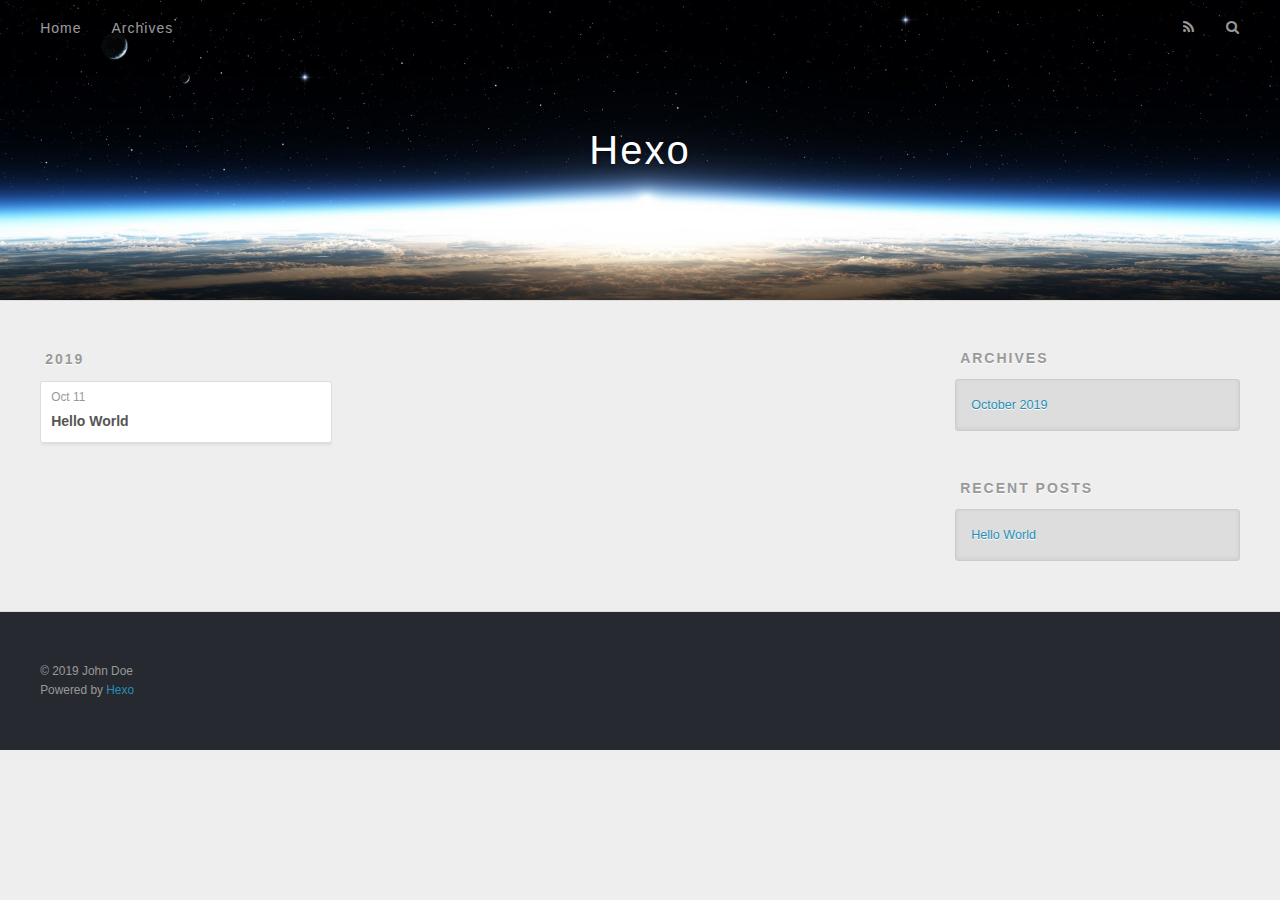
==== archives/index.html @ 4fb4a0e5 "Site updated: 2019-10-11 17:14:58" ====
<!DOCTYPE html>
<html>
<head><meta name="generator" content="Hexo 3.9.0">
  <meta charset="utf-8">
  

  
  <title>Archives | Hexo</title>
  <meta name="viewport" content="width=device-width, initial-scale=1, maximum-scale=1">
  <meta property="og:type" content="website">
<meta property="og:title" content="Hexo">
<meta property="og:url" content="http://yoursite.com/archives/index.html">
<meta property="og:site_name" content="Hexo">
<meta property="og:locale" content="en">
<meta name="twitter:card" content="summary">
<meta name="twitter:title" content="Hexo">
  
    <link rel="alternate" href="/atom.xml" title="Hexo" type="application/atom+xml">
  
  
    <link rel="icon" href="/favicon.png">
  
  
    <link href="//fonts.googleapis.com/css?family=Source+Code+Pro" rel="stylesheet" type="text/css">
  
  <link rel="stylesheet" href="/css/style.css">
</head>
</html>
<body>
  <div id="container">
    <div id="wrap">
      <header id="header">
  <div id="banner"></div>
  <div id="header-outer" class="outer">
    <div id="header-title" class="inner">
      <h1 id="logo-wrap">
        <a href="/" id="logo">Hexo</a>
      </h1>
      
    </div>
    <div id="header-inner" class="inner">
      <nav id="main-nav">
        <a id="main-nav-toggle" class="nav-icon"></a>
        
          <a class="main-nav-link" href="/">Home</a>
        
          <a class="main-nav-link" href="/archives">Archives</a>
        
      </nav>
      <nav id="sub-nav">
        
          <a id="nav-rss-link" class="nav-icon" href="/atom.xml" title="RSS Feed"></a>
        
        <a id="nav-search-btn" class="nav-icon" title="Search"></a>
      </nav>
      <div id="search-form-wrap">
        <form action="//google.com/search" method="get" accept-charset="UTF-8" class="search-form"><input type="search" name="q" class="search-form-input" placeholder="Search"><button type="submit" class="search-form-submit">&#xF002;</button><input type="hidden" name="sitesearch" value="http://yoursite.com"></form>
      </div>
    </div>
  </div>
</header>
      <div class="outer">
        <section id="main">
  
  
    
    
      
      
      <section class="archives-wrap">
        <div class="archive-year-wrap">
          <a href="/archives/2019" class="archive-year">2019</a>
        </div>
        <div class="archives">
    
    <article class="archive-article archive-type-post">
  <div class="archive-article-inner">
    <header class="archive-article-header">
      <a href="/2019/10/11/hello-world/" class="archive-article-date">
  <time datetime="2019-10-11T08:59:51.054Z" itemprop="datePublished">Oct 11</time>
</a>
      
  
    <h1 itemprop="name">
      <a class="archive-article-title" href="/2019/10/11/hello-world/">Hello World</a>
    </h1>
  

    </header>
  </div>
</article>
  
  
    </div></section>
  


</section>
        
          <aside id="sidebar">
  
    

  
    

  
    
  
    
  <div class="widget-wrap">
    <h3 class="widget-title">Archives</h3>
    <div class="widget">
      <ul class="archive-list"><li class="archive-list-item"><a class="archive-list-link" href="/archives/2019/10/">October 2019</a></li></ul>
    </div>
  </div>


  
    
  <div class="widget-wrap">
    <h3 class="widget-title">Recent Posts</h3>
    <div class="widget">
      <ul>
        
          <li>
            <a href="/2019/10/11/hello-world/">Hello World</a>
          </li>
        
      </ul>
    </div>
  </div>

  
</aside>
        
      </div>
      <footer id="footer">
  
  <div class="outer">
    <div id="footer-info" class="inner">
      &copy; 2019 John Doe<br>
      Powered by <a href="http://hexo.io/" target="_blank">Hexo</a>
    </div>
  </div>
</footer>
    </div>
    <nav id="mobile-nav">
  
    <a href="/" class="mobile-nav-link">Home</a>
  
    <a href="/archives" class="mobile-nav-link">Archives</a>
  
</nav>
    

<script src="//ajax.googleapis.com/ajax/libs/jquery/2.0.3/jquery.min.js"></script>


  <link rel="stylesheet" href="/fancybox/jquery.fancybox.css">
  <script src="/fancybox/jquery.fancybox.pack.js"></script>


<script src="/js/script.js"></script>



  </div>
</body>
</html>
---- css/style.css ----
body {
  width: 100%;
}
body:before,
body:after {
  content: "";
  display: table;
}
body:after {
  clear: both;
}
html,
body,
div,
span,
applet,
object,
iframe,
h1,
h2,
h3,
h4,
h5,
h6,
p,
blockquote,
pre,
a,
abbr,
acronym,
address,
big,
cite,
code,
del,
dfn,
em,
img,
ins,
kbd,
q,
s,
samp,
small,
strike,
strong,
sub,
sup,
tt,
var,
dl,
dt,
dd,
ol,
ul,
li,
fieldset,
form,
label,
legend,
table,
caption,
tbody,
tfoot,
thead,
tr,
th,
td {
  margin: 0;
  padding: 0;
  border: 0;
  outline: 0;
  font-weight: inherit;
  font-style: inherit;
  font-family: inherit;
  font-size: 100%;
  vertical-align: baseline;
}
body {
  line-height: 1;
  color: #000;
  background: #fff;
}
ol,
ul {
  list-style: none;
}
table {
  border-collapse: separate;
  border-spacing: 0;
  vertical-align: middle;
}
caption,
th,
td {
  text-align: left;
  font-weight: normal;
  vertical-align: middle;
}
a img {
  border: none;
}
input,
button {
  margin: 0;
  padding: 0;
}
input::-moz-focus-inner,
button::-moz-focus-inner {
  border: 0;
  padding: 0;
}
@font-face {
  font-family: FontAwesome;
  font-style: normal;
  font-weight: normal;
  src: url("fonts/fontawesome-webfont.eot?v=#4.0.3");
  src: url("fonts/fontawesome-webfont.eot?#iefix&v=#4.0.3") format("embedded-opentype"), url("fonts/fontawesome-webfont.woff?v=#4.0.3") format("woff"), url("fonts/fontawesome-webfont.ttf?v=#4.0.3") format("truetype"), url("fonts/fontawesome-webfont.svg#fontawesomeregular?v=#4.0.3") format("svg");
}
html,
body,
#container {
  height: 100%;
}
body {
  background: #eee;
  font: 14px -apple-system, BlinkMacSystemFont, "Segoe UI", "Roboto", "Oxygen", "Ubuntu", "Cantarell", "Fira Sans", "Droid Sans", "Helvetica Neue", sans-serif;
  -webkit-text-size-adjust: 100%;
}
.outer {
  max-width: 1220px;
  margin: 0 auto;
  padding: 0 20px;
}
.outer:before,
.outer:after {
  content: "";
  display: table;
}
.outer:after {
  clear: both;
}
.inner {
  display: inline;
  float: left;
  width: 98.33333333333333%;
  margin: 0 0.833333333333333%;
}
.left,
.alignleft {
  float: left;
}
.right,
.alignright {
  float: right;
}
.clear {
  clear: both;
}
#container {
  position: relative;
}
.mobile-nav-on {
  overflow: hidden;
}
#wrap {
  height: 100%;
  width: 100%;
  position: absolute;
  top: 0;
  left: 0;
  -webkit-transition: 0.2s ease-out;
  -moz-transition: 0.2s ease-out;
  -ms-transition: 0.2s ease-out;
  transition: 0.2s ease-out;
  z-index: 1;
  background: #eee;
}
.mobile-nav-on #wrap {
  left: 280px;
}
@media screen and (min-width: 768px) {
  #main {
    display: inline;
    float: left;
    width: 73.33333333333333%;
    margin: 0 0.833333333333333%;
  }
}
.article-date,
.article-category-link,
.archive-year,
.widget-title {
  text-decoration: none;
  text-transform: uppercase;
  letter-spacing: 2px;
  color: #999;
  margin-bottom: 1em;
  margin-left: 5px;
  line-height: 1em;
  text-shadow: 0 1px #fff;
  font-weight: bold;
}
.article-inner,
.archive-article-inner {
  background: #fff;
  -webkit-box-shadow: 1px 2px 3px #ddd;
  box-shadow: 1px 2px 3px #ddd;
  border: 1px solid #ddd;
  border-radius: 3px;
}
.article-entry h1,
.widget h1 {
  font-size: 2em;
}
.article-entry h2,
.widget h2 {
  font-size: 1.5em;
}
.article-entry h3,
.widget h3 {
  font-size: 1.3em;
}
.article-entry h4,
.widget h4 {
  font-size: 1.2em;
}
.article-entry h5,
.widget h5 {
  font-size: 1em;
}
.article-entry h6,
.widget h6 {
  font-size: 1em;
  color: #999;
}
.article-entry hr,
.widget hr {
  border: 1px dashed #ddd;
}
.article-entry strong,
.widget strong {
  font-weight: bold;
}
.article-entry em,
.widget em,
.article-entry cite,
.widget cite {
  font-style: italic;
}
.article-entry sup,
.widget sup,
.article-entry sub,
.widget sub {
  font-size: 0.75em;
  line-height: 0;
  position: relative;
  vertical-align: baseline;
}
.article-entry sup,
.widget sup {
  top: -0.5em;
}
.article-entry sub,
.widget sub {
  bottom: -0.2em;
}
.article-entry small,
.widget small {
  font-size: 0.85em;
}
.article-entry acronym,
.widget acronym,
.article-entry abbr,
.widget abbr {
  border-bottom: 1px dotted;
}
.article-entry ul,
.widget ul,
.article-entry ol,
.widget ol,
.article-entry dl,
.widget dl {
  margin: 0 20px;
  line-height: 1.6em;
}
.article-entry ul ul,
.widget ul ul,
.article-entry ol ul,
.widget ol ul,
.article-entry ul ol,
.widget ul ol,
.article-entry ol ol,
.widget ol ol {
  margin-top: 0;
  margin-bottom: 0;
}
.article-entry ul,
.widget ul {
  list-style: disc;
}
.article-entry ol,
.widget ol {
  list-style: decimal;
}
.article-entry dt,
.widget dt {
  font-weight: bold;
}
#header {
  height: 300px;
  position: relative;
  border-bottom: 1px solid #ddd;
}
#header:before,
#header:after {
  content: "";
  position: absolute;
  left: 0;
  right: 0;
  height: 40px;
}
#header:before {
  top: 0;
  background: -webkit-linear-gradient(rgba(0,0,0,0.2), transparent);
  background: -moz-linear-gradient(rgba(0,0,0,0.2), transparent);
  background: -ms-linear-gradient(rgba(0,0,0,0.2), transparent);
  background: linear-gradient(rgba(0,0,0,0.2), transparent);
}
#header:after {
  bottom: 0;
  background: -webkit-linear-gradient(transparent, rgba(0,0,0,0.2));
  background: -moz-linear-gradient(transparent, rgba(0,0,0,0.2));
  background: -ms-linear-gradient(transparent, rgba(0,0,0,0.2));
  background: linear-gradient(transparent, rgba(0,0,0,0.2));
}
#header-outer {
  height: 100%;
  position: relative;
}
#header-inner {
  position: relative;
  overflow: hidden;
}
#banner {
  position: absolute;
  top: 0;
  left: 0;
  width: 100%;
  height: 100%;
  background: url("images/banner.jpg") center #000;
  -webkit-background-size: cover;
  -moz-background-size: cover;
  background-size: cover;
  z-index: -1;
}
#header-title {
  text-align: center;
  height: 40px;
  position: absolute;
  top: 50%;
  left: 0;
  margin-top: -20px;
}
#logo,
#subtitle {
  text-decoration: none;
  color: #fff;
  font-weight: 300;
  text-shadow: 0 1px 4px rgba(0,0,0,0.3);
}
#logo {
  font-size: 40px;
  line-height: 40px;
  letter-spacing: 2px;
}
#subtitle {
  font-size: 16px;
  line-height: 16px;
  letter-spacing: 1px;
}
#subtitle-wrap {
  margin-top: 16px;
}
#main-nav {
  float: left;
  margin-left: -15px;
}
.nav-icon,
.main-nav-link {
  float: left;
  color: #fff;
  opacity: 0.6;
  text-decoration: none;
  text-shadow: 0 1px rgba(0,0,0,0.2);
  -webkit-transition: opacity 0.2s;
  -moz-transition: opacity 0.2s;
  -ms-transition: opacity 0.2s;
  transition: opacity 0.2s;
  display: block;
  padding: 20px 15px;
}
.nav-icon:hover,
.main-nav-link:hover {
  opacity: 1;
}
.nav-icon {
  font-family: FontAwesome;
  text-align: center;
  font-size: 14px;
  width: 14px;
  height: 14px;
  padding: 20px 15px;
  position: relative;
  cursor: pointer;
}
.main-nav-link {
  font-weight: 300;
  letter-spacing: 1px;
}
@media screen and (max-width: 479px) {
  .main-nav-link {
    display: none;
  }
}
#main-nav-toggle {
  display: none;
}
#main-nav-toggle:before {
  content: "\f0c9";
}
@media screen and (max-width: 479px) {
  #main-nav-toggle {
    display: block;
  }
}
#sub-nav {
  float: right;
  margin-right: -15px;
}
#nav-rss-link:before {
  content: "\f09e";
}
#nav-search-btn:before {
  content: "\f002";
}
#search-form-wrap {
  position: absolute;
  top: 15px;
  width: 150px;
  height: 30px;
  right: -150px;
  opacity: 0;
  -webkit-transition: 0.2s ease-out;
  -moz-transition: 0.2s ease-out;
  -ms-transition: 0.2s ease-out;
  transition: 0.2s ease-out;
}
#search-form-wrap.on {
  opacity: 1;
  right: 0;
}
@media screen and (max-width: 479px) {
  #search-form-wrap {
    width: 100%;
    right: -100%;
  }
}
.search-form {
  position: absolute;
  top: 0;
  left: 0;
  right: 0;
  background: #fff;
  padding: 5px 15px;
  border-radius: 15px;
  -webkit-box-shadow: 0 0 10px rgba(0,0,0,0.3);
  box-shadow: 0 0 10px rgba(0,0,0,0.3);
}
.search-form-input {
  border: none;
  background: none;
  color: #555;
  width: 100%;
  font: 13px -apple-system, BlinkMacSystemFont, "Segoe UI", "Roboto", "Oxygen", "Ubuntu", "Cantarell", "Fira Sans", "Droid Sans", "Helvetica Neue", sans-serif;
  outline: none;
}
.search-form-input::-webkit-search-results-decoration,
.search-form-input::-webkit-search-cancel-button {
  -webkit-appearance: none;
}
.search-form-submit {
  position: absolute;
  top: 50%;
  right: 10px;
  margin-top: -7px;
  font: 13px FontAwesome;
  border: none;
  background: none;
  color: #bbb;
  cursor: pointer;
}
.search-form-submit:hover,
.search-form-submit:focus {
  color: #777;
}
.article {
  margin: 50px 0;
}
.article-inner {
  overflow: hidden;
}
.article-meta:before,
.article-meta:after {
  content: "";
  display: table;
}
.article-meta:after {
  clear: both;
}
.article-date {
  float: left;
}
.article-category {
  float: left;
  line-height: 1em;
  color: #ccc;
  text-shadow: 0 1px #fff;
  margin-left: 8px;
}
.article-category:before {
  content: "\2022";
}
.article-category-link {
  margin: 0 12px 1em;
}
.article-header {
  padding: 20px 20px 0;
}
.article-title {
  text-decoration: none;
  font-size: 2em;
  font-weight: bold;
  color: #555;
  line-height: 1.1em;
  -webkit-transition: color 0.2s;
  -moz-transition: color 0.2s;
  -ms-transition: color 0.2s;
  transition: color 0.2s;
}
a.article-title:hover {
  color: #258fb8;
}
.article-entry {
  color: #555;
  padding: 0 20px;
}
.article-entry:before,
.article-entry:after {
  content: "";
  display: table;
}
.article-entry:after {
  clear: both;
}
.article-entry p,
.article-entry table {
  line-height: 1.6em;
  margin: 1.6em 0;
}
.article-entry h1,
.article-entry h2,
.article-entry h3,
.article-entry h4,
.article-entry h5,
.article-entry h6 {
  font-weight: bold;
}
.article-entry h1,
.article-entry h2,
.article-entry h3,
.article-entry h4,
.article-entry h5,
.article-entry h6 {
  line-height: 1.1em;
  margin: 1.1em 0;
}
.article-entry a {
  color: #258fb8;
  text-decoration: none;
}
.article-entry a:hover {
  text-decoration: underline;
}
.article-entry ul,
.article-entry ol,
.article-entry dl {
  margin-top: 1.6em;
  margin-bottom: 1.6em;
}
.article-entry img,
.article-entry video {
  max-width: 100%;
  height: auto;
  display: block;
  margin: auto;
}
.article-entry iframe {
  border: none;
}
.article-entry table {
  width: 100%;
  border-collapse: collapse;
  border-spacing: 0;
}
.article-entry th {
  font-weight: bold;
  border-bottom: 3px solid #ddd;
  padding-bottom: 0.5em;
}
.article-entry td {
  border-bottom: 1px solid #ddd;
  padding: 10px 0;
}
.article-entry blockquote {
  font-family: Georgia, "Times New Roman", serif;
  font-size: 1.4em;
  margin: 1.6em 20px;
  text-align: center;
}
.article-entry blockquote footer {
  font-size: 14px;
  margin: 1.6em 0;
  font-family: -apple-system, BlinkMacSystemFont, "Segoe UI", "Roboto", "Oxygen", "Ubuntu", "Cantarell", "Fira Sans", "Droid Sans", "Helvetica Neue", sans-serif;
}
.article-entry blockquote footer cite:before {
  content: "—";
  padding: 0 0.5em;
}
.article-entry .pullquote {
  text-align: left;
  width: 45%;
  margin: 0;
}
.article-entry .pullquote.left {
  margin-left: 0.5em;
  margin-right: 1em;
}
.article-entry .pullquote.right {
  margin-right: 0.5em;
  margin-left: 1em;
}
.article-entry .caption {
  color: #999;
  display: block;
  font-size: 0.9em;
  margin-top: 0.5em;
  position: relative;
  text-align: center;
}
.article-entry .video-container {
  position: relative;
  padding-top: 56.25%;
  height: 0;
  overflow: hidden;
}
.article-entry .video-container iframe,
.article-entry .video-container object,
.article-entry .video-container embed {
  position: absolute;
  top: 0;
  left: 0;
  width: 100%;
  height: 100%;
  margin-top: 0;
}
.article-more-link a {
  display: inline-block;
  line-height: 1em;
  padding: 6px 15px;
  border-radius: 15px;
  background: #eee;
  color: #999;
  text-shadow: 0 1px #fff;
  text-decoration: none;
}
.article-more-link a:hover {
  background: #258fb8;
  color: #fff;
  text-decoration: none;
  text-shadow: 0 1px #1e7293;
}
.article-footer {
  font-size: 0.85em;
  line-height: 1.6em;
  border-top: 1px solid #ddd;
  padding-top: 1.6em;
  margin: 0 20px 20px;
}
.article-footer:before,
.article-footer:after {
  content: "";
  display: table;
}
.article-footer:after {
  clear: both;
}
.article-footer a {
  color: #999;
  text-decoration: none;
}
.article-footer a:hover {
  color: #555;
}
.article-tag-list-item {
  float: left;
  margin-right: 10px;
}
.article-tag-list-link:before {
  content: "#";
}
.article-comment-link {
  float: right;
}
.article-comment-link:before {
  content: "\f075";
  font-family: FontAwesome;
  padding-right: 8px;
}
.article-share-link {
  cursor: pointer;
  float: right;
  margin-left: 20px;
}
.article-share-link:before {
  content: "\f064";
  font-family: FontAwesome;
  padding-right: 6px;
}
#article-nav {
  position: relative;
}
#article-nav:before,
#article-nav:after {
  content: "";
  display: table;
}
#article-nav:after {
  clear: both;
}
@media screen and (min-width: 768px) {
  #article-nav {
    margin: 50px 0;
  }
  #article-nav:before {
    width: 8px;
    height: 8px;
    position: absolute;
    top: 50%;
    left: 50%;
    margin-top: -4px;
    margin-left: -4px;
    content: "";
    border-radius: 50%;
    background: #ddd;
    -webkit-box-shadow: 0 1px 2px #fff;
    box-shadow: 0 1px 2px #fff;
  }
}
.article-nav-link-wrap {
  text-decoration: none;
  text-shadow: 0 1px #fff;
  color: #999;
  -webkit-box-sizing: border-box;
  -moz-box-sizing: border-box;
  box-sizing: border-box;
  margin-top: 50px;
  text-align: center;
  display: block;
}
.article-nav-link-wrap:hover {
  color: #555;
}
@media screen and (min-width: 768px) {
  .article-nav-link-wrap {
    width: 50%;
    margin-top: 0;
  }
}
@media screen and (min-width: 768px) {
  #article-nav-newer {
    float: left;
    text-align: right;
    padding-right: 20px;
  }
}
@media screen and (min-width: 768px) {
  #article-nav-older {
    float: right;
    text-align: left;
    padding-left: 20px;
  }
}
.article-nav-caption {
  text-transform: uppercase;
  letter-spacing: 2px;
  color: #ddd;
  line-height: 1em;
  font-weight: bold;
}
#article-nav-newer .article-nav-caption {
  margin-right: -2px;
}
.article-nav-title {
  font-size: 0.85em;
  line-height: 1.6em;
  margin-top: 0.5em;
}
.article-share-box {
  position: absolute;
  display: none;
  background: #fff;
  -webkit-box-shadow: 1px 2px 10px rgba(0,0,0,0.2);
  box-shadow: 1px 2px 10px rgba(0,0,0,0.2);
  border-radius: 3px;
  margin-left: -145px;
  overflow: hidden;
  z-index: 1;
}
.article-share-box.on {
  display: block;
}
.article-share-input {
  width: 100%;
  background: none;
  -webkit-box-sizing: border-box;
  -moz-box-sizing: border-box;
  box-sizing: border-box;
  font: 14px -apple-system, BlinkMacSystemFont, "Segoe UI", "Roboto", "Oxygen", "Ubuntu", "Cantarell", "Fira Sans", "Droid Sans", "Helvetica Neue", sans-serif;
  padding: 0 15px;
  color: #555;
  outline: none;
  border: 1px solid #ddd;
  border-radius: 3px 3px 0 0;
  height: 36px;
  line-height: 36px;
}
.article-share-links {
  background: #eee;
}
.article-share-links:before,
.article-share-links:after {
  content: "";
  display: table;
}
.article-share-links:after {
  clear: both;
}
.article-share-twitter,
.article-share-facebook,
.article-share-pinterest,
.article-share-google {
  width: 50px;
  height: 36px;
  display: block;
  float: left;
  position: relative;
  color: #999;
  text-shadow: 0 1px #fff;
}
.article-share-twitter:before,
.article-share-facebook:before,
.article-share-pinterest:before,
.article-share-google:before {
  font-size: 20px;
  font-family: FontAwesome;
  width: 20px;
  height: 20px;
  position: absolute;
  top: 50%;
  left: 50%;
  margin-top: -10px;
  margin-left: -10px;
  text-align: center;
}
.article-share-twitter:hover,
.article-share-facebook:hover,
.article-share-pinterest:hover,
.article-share-google:hover {
  color: #fff;
}
.article-share-twitter:before {
  content: "\f099";
}
.article-share-twitter:hover {
  background: #00aced;
  text-shadow: 0 1px #008abe;
}
.article-share-facebook:before {
  content: "\f09a";
}
.article-share-facebook:hover {
  background: #3b5998;
  text-shadow: 0 1px #2f477a;
}
.article-share-pinterest:before {
  content: "\f0d2";
}
.article-share-pinterest:hover {
  background: #cb2027;
  text-shadow: 0 1px #a21a1f;
}
.article-share-google:before {
  content: "\f0d5";
}
.article-share-google:hover {
  background: #dd4b39;
  text-shadow: 0 1px #be3221;
}
.article-gallery {
  background: #000;
  position: relative;
}
.article-gallery-photos {
  position: relative;
  overflow: hidden;
}
.article-gallery-img {
  display: none;
  max-width: 100%;
}
.article-gallery-img:first-child {
  display: block;
}
.article-gallery-img.loaded {
  position: absolute;
  display: block;
}
.article-gallery-img img {
  display: block;
  max-width: 100%;
  margin: 0 auto;
}
#comments {
  background: #fff;
  -webkit-box-shadow: 1px 2px 3px #ddd;
  box-shadow: 1px 2px 3px #ddd;
  padding: 20px;
  border: 1px solid #ddd;
  border-radius: 3px;
  margin: 50px 0;
}
#comments a {
  color: #258fb8;
}
.archives-wrap {
  margin: 50px 0;
}
.archives:before,
.archives:after {
  content: "";
  display: table;
}
.archives:after {
  clear: both;
}
.archive-year-wrap {
  margin-bottom: 1em;
}
.archives {
  -webkit-column-gap: 10px;
  -moz-column-gap: 10px;
  column-gap: 10px;
}
@media screen and (min-width: 480px) and (max-width: 767px) {
  .archives {
    -webkit-column-count: 2;
    -moz-column-count: 2;
    column-count: 2;
  }
}
@media screen and (min-width: 768px) {
  .archives {
    -webkit-column-count: 3;
    -moz-column-count: 3;
    column-count: 3;
  }
}
.archive-article {
  -webkit-column-break-inside: avoid;
  page-break-inside: avoid;
  overflow: hidden;
  break-inside: avoid-column;
}
.archive-article-inner {
  padding: 10px;
  margin-bottom: 15px;
}
.archive-article-title {
  text-decoration: none;
  font-weight: bold;
  color: #555;
  -webkit-transition: color 0.2s;
  -moz-transition: color 0.2s;
  -ms-transition: color 0.2s;
  transition: color 0.2s;
  line-height: 1.6em;
}
.archive-article-title:hover {
  color: #258fb8;
}
.archive-article-footer {
  margin-top: 1em;
}
.archive-article-date {
  color: #999;
  text-decoration: none;
  font-size: 0.85em;
  line-height: 1em;
  margin-bottom: 0.5em;
  display: block;
}
#page-nav {
  margin: 50px auto;
  background: #fff;
  -webkit-box-shadow: 1px 2px 3px #ddd;
  box-shadow: 1px 2px 3px #ddd;
  border: 1px solid #ddd;
  border-radius: 3px;
  text-align: center;
  color: #999;
  overflow: hidden;
}
#page-nav:before,
#page-nav:after {
  content: "";
  display: table;
}
#page-nav:after {
  clear: both;
}
#page-nav a,
#page-nav span {
  padding: 10px 20px;
  line-height: 1;
  height: 2ex;
}
#page-nav a {
  color: #999;
  text-decoration: none;
}
#page-nav a:hover {
  background: #999;
  color: #fff;
}
#page-nav .prev {
  float: left;
}
#page-nav .next {
  float: right;
}
#page-nav .page-number {
  display: inline-block;
}
@media screen and (max-width: 479px) {
  #page-nav .page-number {
    display: none;
  }
}
#page-nav .current {
  color: #555;
  font-weight: bold;
}
#page-nav .space {
  color: #ddd;
}
#footer {
  background: #262a30;
  padding: 50px 0;
  border-top: 1px solid #ddd;
  color: #999;
}
#footer a {
  color: #258fb8;
  text-decoration: none;
}
#footer a:hover {
  text-decoration: underline;
}
#footer-info {
  line-height: 1.6em;
  font-size: 0.85em;
}
.article-entry pre,
.article-entry .highlight {
  background: #2d2d2d;
  margin: 0 -20px;
  padding: 15px 20px;
  border-style: solid;
  border-color: #ddd;
  border-width: 1px 0;
  overflow: auto;
  color: #ccc;
  line-height: 22.400000000000002px;
}
.article-entry .highlight .gutter pre,
.article-entry .gist .gist-file .gist-data .line-numbers {
  color: #666;
  font-size: 0.85em;
}
.article-entry pre,
.article-entry code {
  font-family: "Source Code Pro", Consolas, Monaco, Menlo, Consolas, monospace;
}
.article-entry code {
  background: #eee;
  text-shadow: 0 1px #fff;
  padding: 0 0.3em;
}
.article-entry pre code {
  background: none;
  text-shadow: none;
  padding: 0;
}
.article-entry .highlight pre {
  border: none;
  margin: 0;
  padding: 0;
}
.article-entry .highlight table {
  margin: 0;
  width: auto;
}
.article-entry .highlight td {
  border: none;
  padding: 0;
}
.article-entry .highlight figcaption {
  font-size: 0.85em;
  color: #999;
  line-height: 1em;
  margin-bottom: 1em;
}
.article-entry .highlight figcaption:before,
.article-entry .highlight figcaption:after {
  content: "";
  display: table;
}
.article-entry .highlight figcaption:after {
  clear: both;
}
.article-entry .highlight figcaption a {
  float: right;
}
.article-entry .highlight .gutter pre {
  text-align: right;
  padding-right: 20px;
}
.article-entry .highlight .line {
  height: 22.400000000000002px;
}
.article-entry .highlight .line.marked {
  background: #515151;
}
.article-entry .gist {
  margin: 0 -20px;
  border-style: solid;
  border-color: #ddd;
  border-width: 1px 0;
  background: #2d2d2d;
  padding: 15px 20px 15px 0;
}
.article-entry .gist .gist-file {
  border: none;
  font-family: "Source Code Pro", Consolas, Monaco, Menlo, Consolas, monospace;
  margin: 0;
}
.article-entry .gist .gist-file .gist-data {
  background: none;
  border: none;
}
.article-entry .gist .gist-file .gist-data .line-numbers {
  background: none;
  border: none;
  padding: 0 20px 0 0;
}
.article-entry .gist .gist-file .gist-data .line-data {
  padding: 0 !important;
}
.article-entry .gist .gist-file .highlight {
  margin: 0;
  padding: 0;
  border: none;
}
.article-entry .gist .gist-file .gist-meta {
  background: #2d2d2d;
  color: #999;
  font: 0.85em -apple-system, BlinkMacSystemFont, "Segoe UI", "Roboto", "Oxygen", "Ubuntu", "Cantarell", "Fira Sans", "Droid Sans", "Helvetica Neue", sans-serif;
  text-shadow: 0 0;
  padding: 0;
  margin-top: 1em;
  margin-left: 20px;
}
.article-entry .gist .gist-file .gist-meta a {
  color: #258fb8;
  font-weight: normal;
}
.article-entry .gist .gist-file .gist-meta a:hover {
  text-decoration: underline;
}
pre .comment,
pre .title {
  color: #999;
}
pre .variable,
pre .attribute,
pre .tag,
pre .regexp,
pre .ruby .constant,
pre .xml .tag .title,
pre .xml .pi,
pre .xml .doctype,
pre .html .doctype,
pre .css .id,
pre .css .class,
pre .css .pseudo {
  color: #f2777a;
}
pre .number,
pre .preprocessor,
pre .built_in,
pre .literal,
pre .params,
pre .constant {
  color: #f99157;
}
pre .class,
pre .ruby .class .title,
pre .css .rules .attribute {
  color: #9c9;
}
pre .string,
pre .value,
pre .inheritance,
pre .header,
pre .ruby .symbol,
pre .xml .cdata {
  color: #9c9;
}
pre .css .hexcolor {
  color: #6cc;
}
pre .function,
pre .python .decorator,
pre .python .title,
pre .ruby .function .title,
pre .ruby .title .keyword,
pre .perl .sub,
pre .javascript .title,
pre .coffeescript .title {
  color: #69c;
}
pre .keyword,
pre .javascript .function {
  color: #c9c;
}
@media screen and (max-width: 479px) {
  #mobile-nav {
    position: absolute;
    top: 0;
    left: 0;
    width: 280px;
    height: 100%;
    background: #191919;
    border-right: 1px solid #fff;
  }
}
@media screen and (max-width: 479px) {
  .mobile-nav-link {
    display: block;
    color: #999;
    text-decoration: none;
    padding: 15px 20px;
    font-weight: bold;
  }
  .mobile-nav-link:hover {
    color: #fff;
  }
}
@media screen and (min-width: 768px) {
  #sidebar {
    display: inline;
    float: left;
    width: 23.333333333333332%;
    margin: 0 0.833333333333333%;
  }
}
.widget-wrap {
  margin: 50px 0;
}
.widget {
  color: #777;
  text-shadow: 0 1px #fff;
  background: #ddd;
  -webkit-box-shadow: 0 -1px 4px #ccc inset;
  box-shadow: 0 -1px 4px #ccc inset;
  border: 1px solid #ccc;
  padding: 15px;
  border-radius: 3px;
}
.widget a {
  color: #258fb8;
  text-decoration: none;
}
.widget a:hover {
  text-decoration: underline;
}
.widget ul ul,
.widget ol ul,
.widget dl ul,
.widget ul ol,
.widget ol ol,
.widget dl ol,
.widget ul dl,
.widget ol dl,
.widget dl dl {
  margin-left: 15px;
  list-style: disc;
}
.widget {
  line-height: 1.6em;
  word-wrap: break-word;
  font-size: 0.9em;
}
.widget ul,
.widget ol {
  list-style: none;
  margin: 0;
}
.widget ul ul,
.widget ol ul,
.widget ul ol,
.widget ol ol {
  margin: 0 20px;
}
.widget ul ul,
.widget ol ul {
  list-style: disc;
}
.widget ul ol,
.widget ol ol {
  list-style: decimal;
}
.category-list-count,
.tag-list-count,
.archive-list-count {
  padding-left: 5px;
  color: #999;
  font-size: 0.85em;
}
.category-list-count:before,
.tag-list-count:before,
.archive-list-count:before {
  content: "(";
}
.category-list-count:after,
.tag-list-count:after,
.archive-list-count:after {
  content: ")";
}
.tagcloud a {
  margin-right: 5px;
  display: inline-block;
}
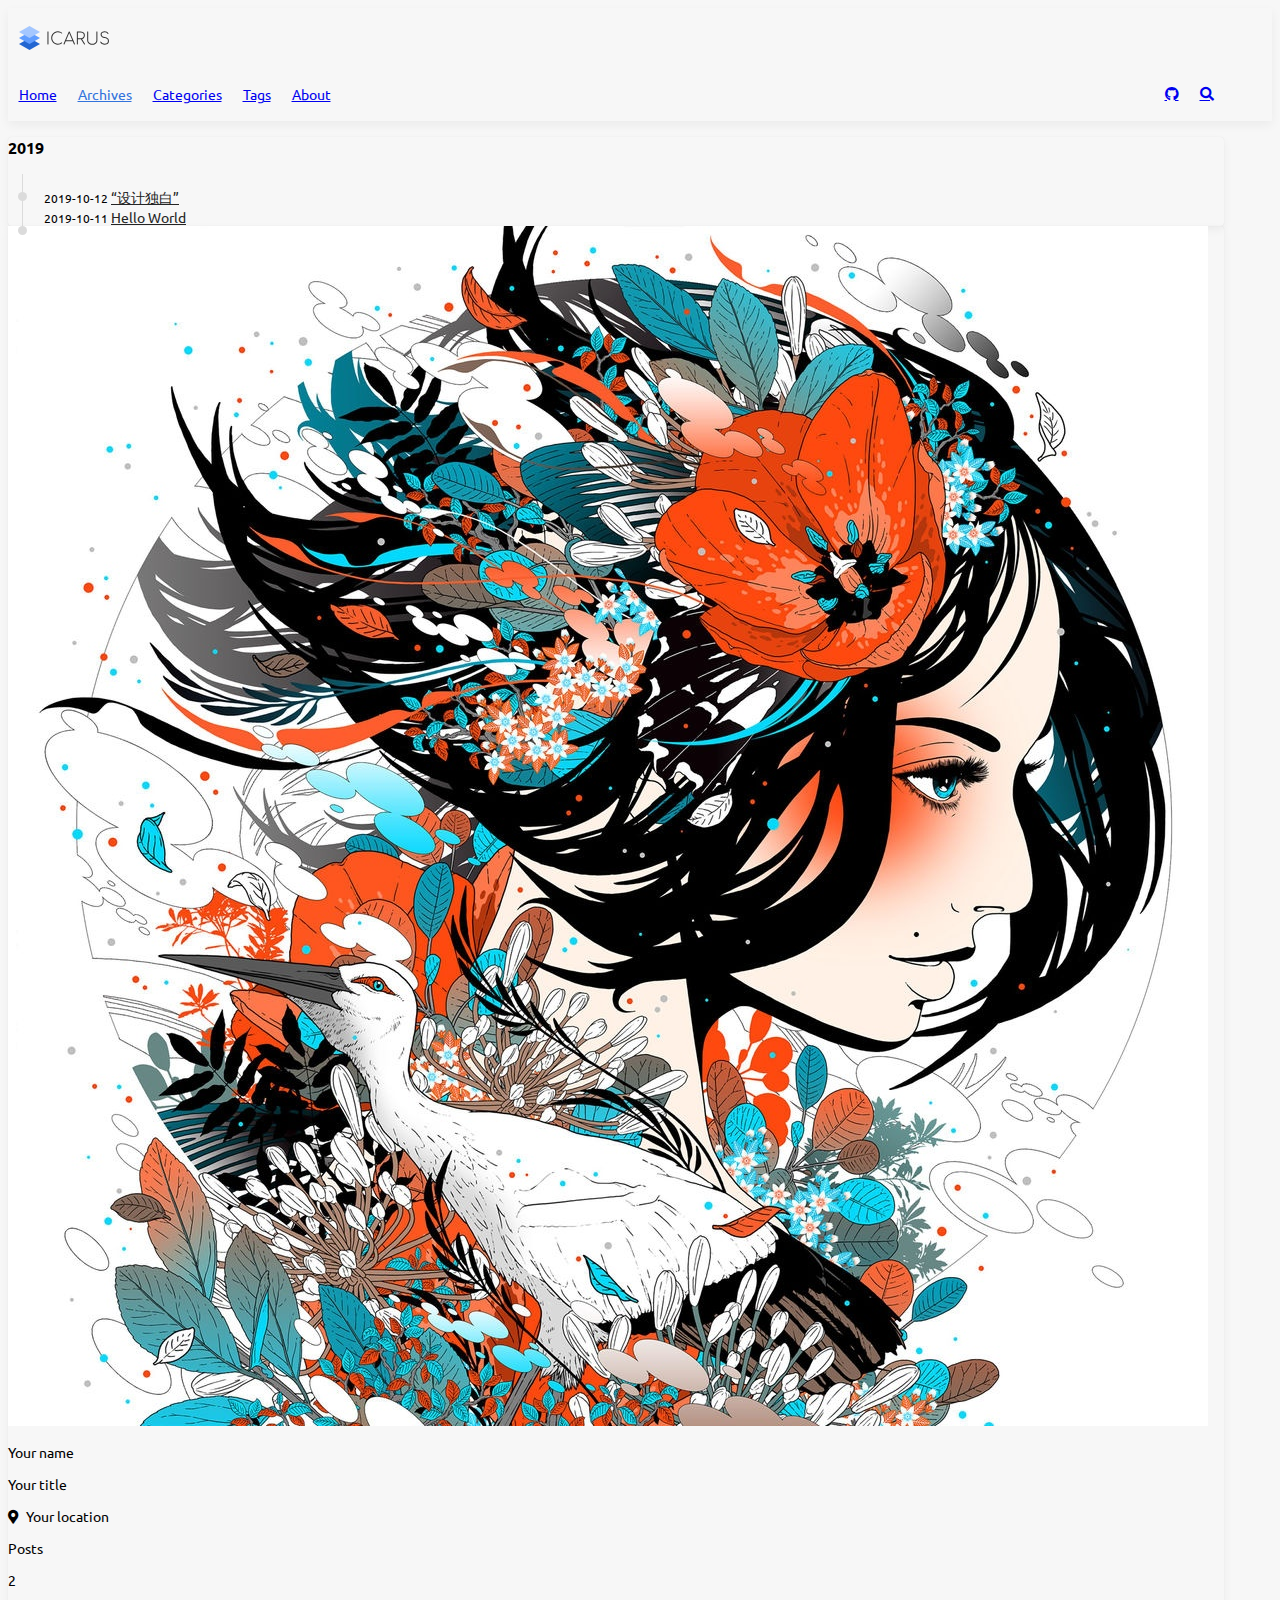
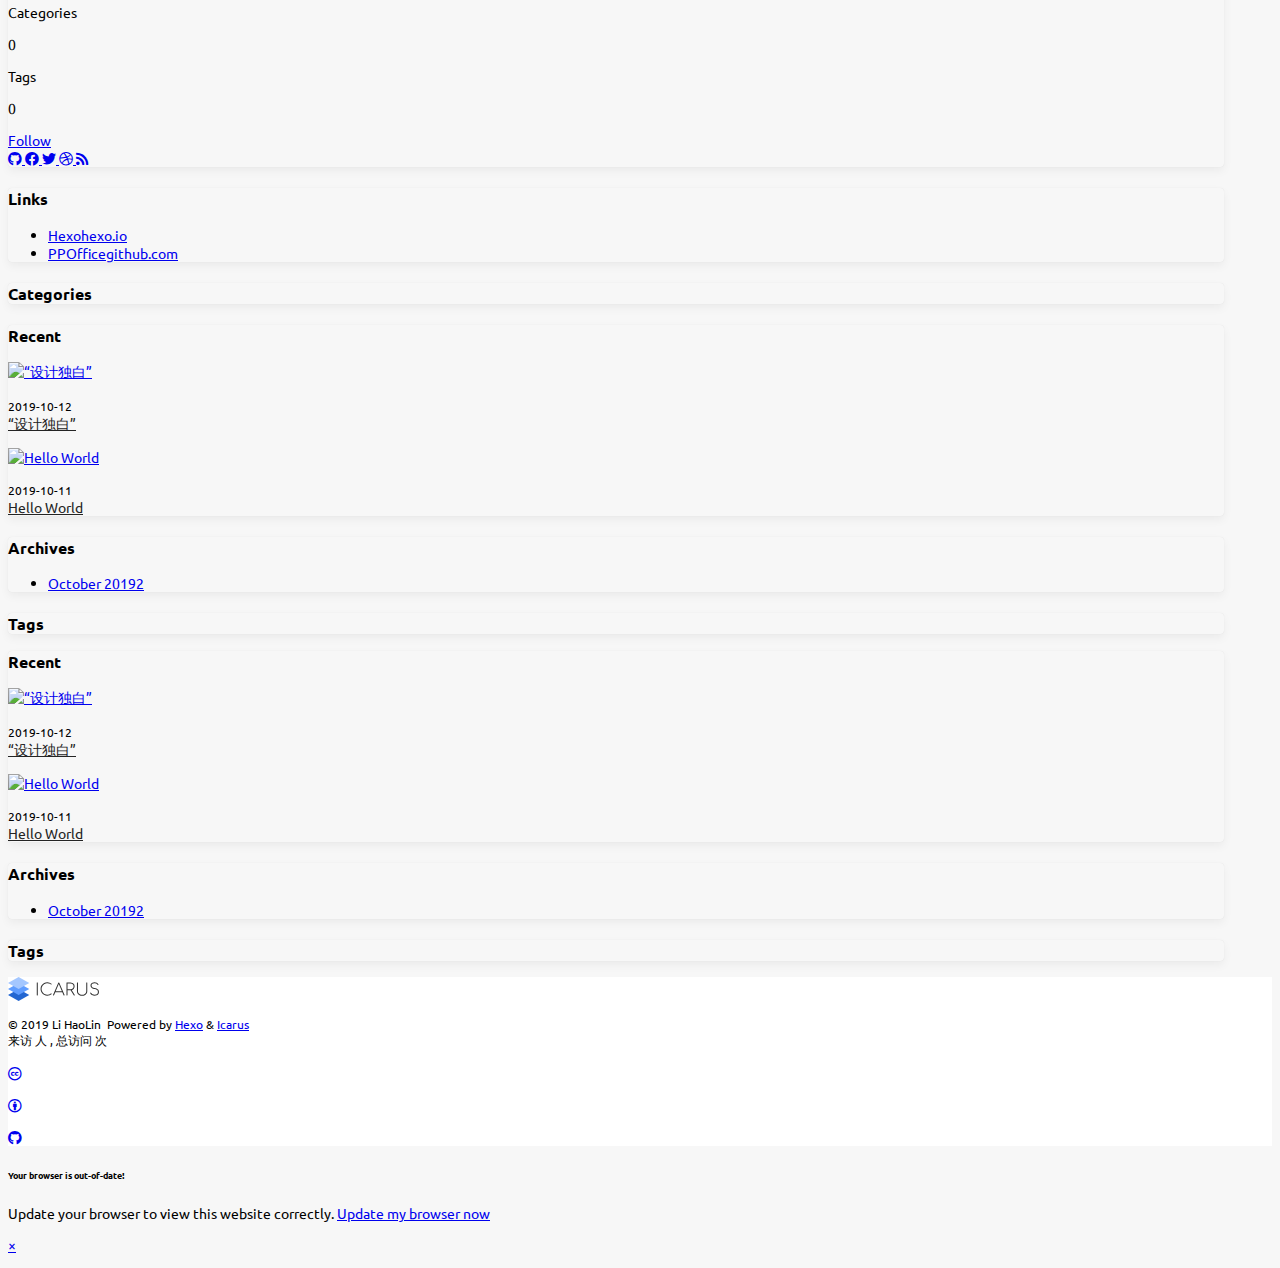
==== commit 9323eb1c: "Site updated: 2019-10-13 01:52:42" ====
--- a/archives/index.html
+++ b/archives/index.html
@@ -1,170 +1,713 @@
 <!DOCTYPE html>
-<html>
-<head><meta name="generator" content="Hexo 3.9.0">
-  <meta charset="utf-8">
-  
-
-  
-  <title>Archives | Hexo</title>
-  <meta name="viewport" content="width=device-width, initial-scale=1, maximum-scale=1">
-  <meta property="og:type" content="website">
+<html  lang="en">
+<head>
+    <meta charset="utf-8" />
+
+<meta name="generator" content="Hexo 3.9.0" />
+
+<meta name="viewport" content="width=device-width, initial-scale=1, maximum-scale=1" />
+
+<title>Archives - Hexo</title>
+
+
+    <meta property="og:type" content="website">
 <meta property="og:title" content="Hexo">
 <meta property="og:url" content="http://yoursite.com/archives/index.html">
 <meta property="og:site_name" content="Hexo">
 <meta property="og:locale" content="en">
+<meta property="og:image" content="http://yoursite.com/images/og_image.png">
 <meta name="twitter:card" content="summary">
 <meta name="twitter:title" content="Hexo">
-  
-    <link rel="alternate" href="/atom.xml" title="Hexo" type="application/atom+xml">
-  
-  
-    <link rel="icon" href="/favicon.png">
-  
-  
-    <link href="//fonts.googleapis.com/css?family=Source+Code+Pro" rel="stylesheet" type="text/css">
-  
-  <link rel="stylesheet" href="/css/style.css">
+<meta name="twitter:image" content="http://yoursite.com/images/og_image.png">
+
+
+
+
+
+
+
+<link rel="icon" href="/images/favicon.svg">
+
+
+<link rel="stylesheet" href="https://cdn.jsdelivr.net/npm/bulma@0.7.2/css/bulma.css">
+<link rel="stylesheet" href="https://use.fontawesome.com/releases/v5.4.1/css/all.css">
+<link rel="stylesheet" href="https://fonts.googleapis.com/css?family=Ubuntu:400,600|Source+Code+Pro">
+<link rel="stylesheet" href="https://cdn.jsdelivr.net/npm/highlight.js@9.12.0/styles/atom-one-light.css">
+
+
+    
+    
+<style>body>.footer,body>.navbar,body>.section{opacity:0}</style>
+
+    
+    
+<link rel="stylesheet" href="https://cdn.jsdelivr.net/npm/lightgallery@1.6.8/dist/css/lightgallery.min.css">
+<link rel="stylesheet" href="https://cdn.jsdelivr.net/npm/justifiedGallery@3.7.0/dist/css/justifiedGallery.min.css">
+
+    
+    
+<link rel="stylesheet" href="https://cdn.jsdelivr.net/npm/outdatedbrowser@1.1.5/outdatedbrowser/outdatedbrowser.min.css">
+
+    
+    
+    
+    
+<link rel="stylesheet" href="/css/back-to-top.css">
+
+    
+    
+    
+    
+    
+    
+    
+    <link rel="stylesheet" href="/css/progressbar.css">
+<script src="https://cdn.jsdelivr.net/npm/pace-js@1.0.2/pace.min.js"></script>
+    
+    <script async="" src="//busuanzi.ibruce.info/busuanzi/2.3/busuanzi.pure.mini.js"></script>
+    
+
+
+<link rel="stylesheet" href="/css/style.css">
 </head>
-</html>
-<body>
-  <div id="container">
-    <div id="wrap">
-      <header id="header">
-  <div id="banner"></div>
-  <div id="header-outer" class="outer">
-    <div id="header-title" class="inner">
-      <h1 id="logo-wrap">
-        <a href="/" id="logo">Hexo</a>
-      </h1>
-      
-    </div>
-    <div id="header-inner" class="inner">
-      <nav id="main-nav">
-        <a id="main-nav-toggle" class="nav-icon"></a>
-        
-          <a class="main-nav-link" href="/">Home</a>
-        
-          <a class="main-nav-link" href="/archives">Archives</a>
-        
-      </nav>
-      <nav id="sub-nav">
-        
-          <a id="nav-rss-link" class="nav-icon" href="/atom.xml" title="RSS Feed"></a>
-        
-        <a id="nav-search-btn" class="nav-icon" title="Search"></a>
-      </nav>
-      <div id="search-form-wrap">
-        <form action="//google.com/search" method="get" accept-charset="UTF-8" class="search-form"><input type="search" name="q" class="search-form-input" placeholder="Search"><button type="submit" class="search-form-submit">&#xF002;</button><input type="hidden" name="sitesearch" value="http://yoursite.com"></form>
-      </div>
-    </div>
-  </div>
-</header>
-      <div class="outer">
-        <section id="main">
-  
-  
-    
-    
-      
-      
-      <section class="archives-wrap">
-        <div class="archive-year-wrap">
-          <a href="/archives/2019" class="archive-year">2019</a>
-        </div>
-        <div class="archives">
-    
-    <article class="archive-article archive-type-post">
-  <div class="archive-article-inner">
-    <header class="archive-article-header">
-      <a href="/2019/10/11/hello-world/" class="archive-article-date">
-  <time datetime="2019-10-11T08:59:51.054Z" itemprop="datePublished">Oct 11</time>
+<body class="is-3-column">
+    <nav class="navbar navbar-main">
+    <div class="container">
+        <div class="navbar-brand is-flex-center">
+            <a class="navbar-item navbar-logo" href="/">
+            
+                <img src="/images/logo.svg" alt="Hexo" height="28">
+            
+            </a>
+        </div>
+        <div class="navbar-menu">
+            
+            <div class="navbar-start">
+                
+                <a class="navbar-item"
+                href="/">Home</a>
+                
+                <a class="navbar-item is-active"
+                href="/archives">Archives</a>
+                
+                <a class="navbar-item"
+                href="/categories">Categories</a>
+                
+                <a class="navbar-item"
+                href="/tags">Tags</a>
+                
+                <a class="navbar-item"
+                href="/about">About</a>
+                
+            </div>
+            
+            <div class="navbar-end">
+                
+                    
+                    <a class="navbar-item" target="_blank" title="Download on GitHub" href="https://github.com/ppoffice/hexo-theme-icarus">
+                        
+                        <i class="fab fa-github"></i>
+                        
+                    </a>
+                    
+                
+                
+                
+                <a class="navbar-item search" title="Search" href="javascript:;">
+                    <i class="fas fa-search"></i>
+                </a>
+                
+            </div>
+        </div>
+    </div>
+</nav>
+    
+    <section class="section">
+        <div class="container">
+            <div class="columns">
+                <div class="column is-8-tablet is-8-desktop is-6-widescreen has-order-2 column-main">
+        
+<div class="card widget">
+    <div class="card-content">
+        <h3 class="tag is-link">
+        2019
+        </h3>
+        <div class="timeline">
+        
+            <article class="media">
+                
+                <div class="media-content">
+                    <div class="content">
+                        <time class="has-text-grey is-size-7 is-block is-uppercase" datetime="2019-10-12T03:06:23.000Z">2019-10-12</time>
+                        <a href="/2019/10/12/“设计独白/" class="title has-link-black-ter is-size-6 has-text-weight-normal">“设计独白”</a>
+                        <div class="level article-meta is-mobile">
+                            <div class="level-left">
+                                
+                            </div>
+                        </div>
+                    </div>
+                </div>
+            </article>
+        
+            <article class="media">
+                
+                <div class="media-content">
+                    <div class="content">
+                        <time class="has-text-grey is-size-7 is-block is-uppercase" datetime="2019-10-11T08:59:51.054Z">2019-10-11</time>
+                        <a href="/2019/10/11/hello-world/" class="title has-link-black-ter is-size-6 has-text-weight-normal">Hello World</a>
+                        <div class="level article-meta is-mobile">
+                            <div class="level-left">
+                                
+                            </div>
+                        </div>
+                    </div>
+                </div>
+            </article>
+        
+        </div>
+    </div>
+</div>
+
+    
+</div>
+                
+
+
+
+
+<div class="column is-4-tablet is-4-desktop is-3-widescreen  has-order-1 column-left ">
+    
+        
+<div class="card widget">
+    <div class="card-content">
+        <nav class="level">
+            <div class="level-item has-text-centered" style="flex-shrink: 1">
+                <div>
+                    
+                    <figure class="image is-128x128 has-mb-6">
+                        <img class="" src="/images/avatar.png" alt="Your name">
+                    </figure>
+                    
+                    <p class="is-size-4 is-block">
+                        Your name
+                    </p>
+                    
+                    
+                    <p class="is-size-6 is-block">
+                        Your title
+                    </p>
+                    
+                    
+                    <p class="is-size-6 is-flex is-flex-center has-text-grey">
+                        <i class="fas fa-map-marker-alt has-mr-7"></i>
+                        <span>Your location</span>
+                    </p>
+                    
+                </div>
+            </div>
+        </nav>
+        <nav class="level is-mobile">
+            <div class="level-item has-text-centered is-marginless">
+                <div>
+                    <p class="heading">
+                        Posts
+                    </p>
+                    <p class="title has-text-weight-normal">
+                        2
+                    </p>
+                </div>
+            </div>
+            <div class="level-item has-text-centered is-marginless">
+                <div>
+                    <p class="heading">
+                        Categories
+                    </p>
+                    <p class="title has-text-weight-normal">
+                        0
+                    </p>
+                </div>
+            </div>
+            <div class="level-item has-text-centered is-marginless">
+                <div>
+                    <p class="heading">
+                        Tags
+                    </p>
+                    <p class="title has-text-weight-normal">
+                        0
+                    </p>
+                </div>
+            </div>
+        </nav>
+        
+        <div class="level">
+            <a class="level-item button is-link is-rounded" href="https://github.com/ppoffice" target="_blank">
+                Follow</a>
+        </div>
+        
+        
+        
+        <div class="level is-mobile">
+            
+            <a class="level-item button is-white is-marginless" target="_blank"
+                title="Github" href="https://github.com/ppoffice">
+                
+                <i class="fab fa-github"></i>
+                
+            </a>
+            
+            <a class="level-item button is-white is-marginless" target="_blank"
+                title="Facebook" href="https://facebook.com">
+                
+                <i class="fab fa-facebook"></i>
+                
+            </a>
+            
+            <a class="level-item button is-white is-marginless" target="_blank"
+                title="Twitter" href="https://twitter.com">
+                
+                <i class="fab fa-twitter"></i>
+                
+            </a>
+            
+            <a class="level-item button is-white is-marginless" target="_blank"
+                title="Dribbble" href="https://dribbble.com">
+                
+                <i class="fab fa-dribbble"></i>
+                
+            </a>
+            
+            <a class="level-item button is-white is-marginless" target="_blank"
+                title="RSS" href="/">
+                
+                <i class="fas fa-rss"></i>
+                
+            </a>
+            
+        </div>
+        
+    </div>
+</div>
+    
+        
+    
+        <div class="card widget">
+    <div class="card-content">
+        <div class="menu">
+        <h3 class="menu-label">
+            Links
+        </h3>
+        <ul class="menu-list">
+        
+            <li>
+                <a class="level is-mobile" href="https://hexo.io" target="_blank">
+                    <span class="level-left">
+                        <span class="level-item">Hexo</span>
+                    </span>
+                    <span class="level-right">
+                        <span class="level-item tag">hexo.io</span>
+                    </span>
+                </a>
+            </li>
+        
+            <li>
+                <a class="level is-mobile" href="https://github.com/ppoffice" target="_blank">
+                    <span class="level-left">
+                        <span class="level-item">PPOffice</span>
+                    </span>
+                    <span class="level-right">
+                        <span class="level-item tag">github.com</span>
+                    </span>
+                </a>
+            </li>
+        
+        </ul>
+        </div>
+    </div>
+</div>
+
+    
+        
+<div class="card widget">
+    <div class="card-content">
+        <div class="menu">
+            <h3 class="menu-label">
+                Categories
+            </h3>
+            <ul class="menu-list">
+            
+            </ul>
+        </div>
+    </div>
+</div>
+    
+        
+    
+    
+        <div class="column-right-shadow is-hidden-widescreen ">
+        
+            <div class="card widget">
+    <div class="card-content">
+        <h3 class="menu-label">
+            Recent
+        </h3>
+        
+        <article class="media">
+            
+            <a href="/2019/10/12/“设计独白/" class="media-left">
+                <p class="image is-64x64">
+                    <img class="thumbnail" src="/images/thumbnail.svg" alt="“设计独白”">
+                </p>
+            </a>
+            
+            <div class="media-content">
+                <div class="content">
+                    <div><time class="has-text-grey is-size-7 is-uppercase" datetime="2019-10-12T03:06:23.000Z">2019-10-12</time></div>
+                    <a href="/2019/10/12/“设计独白/" class="title has-link-black-ter is-size-6 has-text-weight-normal">“设计独白”</a>
+                    <p class="is-size-7 is-uppercase">
+                        
+                    </p>
+                </div>
+            </div>
+        </article>
+        
+        <article class="media">
+            
+            <a href="/2019/10/11/hello-world/" class="media-left">
+                <p class="image is-64x64">
+                    <img class="thumbnail" src="/images/thumbnail.svg" alt="Hello World">
+                </p>
+            </a>
+            
+            <div class="media-content">
+                <div class="content">
+                    <div><time class="has-text-grey is-size-7 is-uppercase" datetime="2019-10-11T08:59:51.054Z">2019-10-11</time></div>
+                    <a href="/2019/10/11/hello-world/" class="title has-link-black-ter is-size-6 has-text-weight-normal">Hello World</a>
+                    <p class="is-size-7 is-uppercase">
+                        
+                    </p>
+                </div>
+            </div>
+        </article>
+        
+    </div>
+</div>
+        
+            <div class="card widget">
+    <div class="card-content">
+        <div class="menu">
+        <h3 class="menu-label">
+            Archives
+        </h3>
+        <ul class="menu-list">
+        
+        <li>
+            <a class="level is-marginless" href="/archives/2019/10/">
+                <span class="level-start">
+                    <span class="level-item">October 2019</span>
+                </span>
+                <span class="level-end">
+                    <span class="level-item tag">2</span>
+                </span>
+            </a>
+        </li>
+        
+        </ul>
+        </div>
+    </div>
+</div>
+        
+            <div class="card widget">
+    <div class="card-content">
+        <div class="menu">
+            <h3 class="menu-label">
+                Tags
+            </h3>
+            <div class="field is-grouped is-grouped-multiline">
+                
+            </div>
+        </div>
+    </div>
+</div>
+        
+        </div>
+    
+</div>
+
+                
+
+
+
+
+<div class="column is-4-tablet is-4-desktop is-3-widescreen is-hidden-touch is-hidden-desktop-only has-order-3 column-right ">
+    
+        <div class="card widget">
+    <div class="card-content">
+        <h3 class="menu-label">
+            Recent
+        </h3>
+        
+        <article class="media">
+            
+            <a href="/2019/10/12/“设计独白/" class="media-left">
+                <p class="image is-64x64">
+                    <img class="thumbnail" src="/images/thumbnail.svg" alt="“设计独白”">
+                </p>
+            </a>
+            
+            <div class="media-content">
+                <div class="content">
+                    <div><time class="has-text-grey is-size-7 is-uppercase" datetime="2019-10-12T03:06:23.000Z">2019-10-12</time></div>
+                    <a href="/2019/10/12/“设计独白/" class="title has-link-black-ter is-size-6 has-text-weight-normal">“设计独白”</a>
+                    <p class="is-size-7 is-uppercase">
+                        
+                    </p>
+                </div>
+            </div>
+        </article>
+        
+        <article class="media">
+            
+            <a href="/2019/10/11/hello-world/" class="media-left">
+                <p class="image is-64x64">
+                    <img class="thumbnail" src="/images/thumbnail.svg" alt="Hello World">
+                </p>
+            </a>
+            
+            <div class="media-content">
+                <div class="content">
+                    <div><time class="has-text-grey is-size-7 is-uppercase" datetime="2019-10-11T08:59:51.054Z">2019-10-11</time></div>
+                    <a href="/2019/10/11/hello-world/" class="title has-link-black-ter is-size-6 has-text-weight-normal">Hello World</a>
+                    <p class="is-size-7 is-uppercase">
+                        
+                    </p>
+                </div>
+            </div>
+        </article>
+        
+    </div>
+</div>
+    
+        <div class="card widget">
+    <div class="card-content">
+        <div class="menu">
+        <h3 class="menu-label">
+            Archives
+        </h3>
+        <ul class="menu-list">
+        
+        <li>
+            <a class="level is-marginless" href="/archives/2019/10/">
+                <span class="level-start">
+                    <span class="level-item">October 2019</span>
+                </span>
+                <span class="level-end">
+                    <span class="level-item tag">2</span>
+                </span>
+            </a>
+        </li>
+        
+        </ul>
+        </div>
+    </div>
+</div>
+    
+        <div class="card widget">
+    <div class="card-content">
+        <div class="menu">
+            <h3 class="menu-label">
+                Tags
+            </h3>
+            <div class="field is-grouped is-grouped-multiline">
+                
+            </div>
+        </div>
+    </div>
+</div>
+    
+    
+</div>
+
+            </div>
+        </div>
+    </section>
+    <footer class="footer">
+    <div class="container">
+        <div class="level">
+            <div class="level-start has-text-centered-mobile">
+                <a class="footer-logo is-block has-mb-6" href="/">
+                
+                    <img src="/images/logo.svg" alt="Hexo" height="28">
+                
+                </a>
+                <p class="is-size-7">
+                &copy; 2019 Li HaoLin&nbsp;
+                Powered by <a href="https://hexo.io/" target="_blank">Hexo</a> & <a
+                        href="https://github.com/ppoffice/hexo-theme-icarus" target="_blank">Icarus</a>
+                
+                <br>
+                <span id="busuanzi_container_site_uv"> 来访 <span id="busuanzi_value_site_uv"></span>人</span>
+                <span id="busuanzi_container_site_pv">, 总访问 <span id="busuanzi_value_site_pv"></span>次</span>
+                
+                </p>
+            </div>
+            <div class="level-end">
+            
+                <div class="field has-addons is-flex-center-mobile has-mt-5-mobile is-flex-wrap is-flex-middle">
+                
+                <p class="control">
+                    <a class="button is-white is-large" target="_blank" title="Creative Commons" href="https://creativecommons.org/">
+                        
+                        <i class="fab fa-creative-commons"></i>
+                        
+                    </a>
+                </p>
+                
+                <p class="control">
+                    <a class="button is-white is-large" target="_blank" title="Attribution 4.0 International" href="https://creativecommons.org/licenses/by/4.0/">
+                        
+                        <i class="fab fa-creative-commons-by"></i>
+                        
+                    </a>
+                </p>
+                
+                <p class="control">
+                    <a class="button is-white is-large" target="_blank" title="Download on GitHub" href="https://github.com/ppoffice/hexo-theme-icarus">
+                        
+                        <i class="fab fa-github"></i>
+                        
+                    </a>
+                </p>
+                
+                </div>
+            
+            </div>
+        </div>
+    </div>
+</footer>
+    <script src="https://cdn.jsdelivr.net/npm/jquery@3.3.1/dist/jquery.min.js"></script>
+<script src="https://cdn.jsdelivr.net/npm/moment@2.22.2/min/moment-with-locales.min.js"></script>
+<script>moment.locale("en");</script>
+
+<script>
+var IcarusThemeSettings = {
+    article: {
+        highlight: {
+            clipboard: true,
+            fold: 'unfolded'
+        }
+    }
+};
+</script>
+
+
+    <script src="https://cdn.jsdelivr.net/npm/clipboard@2.0.4/dist/clipboard.min.js" defer></script>
+
+
+
+    
+    
+<script src="/js/animation.js"></script>
+
+    
+    
+<script src="https://cdn.jsdelivr.net/npm/lightgallery@1.6.8/dist/js/lightgallery.min.js" defer></script>
+<script src="https://cdn.jsdelivr.net/npm/justifiedGallery@3.7.0/dist/js/jquery.justifiedGallery.min.js" defer></script>
+<script src="/js/gallery.js" defer></script>
+
+    
+    
+<div id="outdated">
+    <h6>Your browser is out-of-date!</h6>
+    <p>Update your browser to view this website correctly. <a id="btnUpdateBrowser" href="http://outdatedbrowser.com/">Update
+            my browser now </a></p>
+    <p class="last"><a href="#" id="btnCloseUpdateBrowser" title="Close">&times;</a></p>
+</div>
+<script src="https://cdn.jsdelivr.net/npm/outdatedbrowser@1.1.5/outdatedbrowser/outdatedbrowser.min.js" defer></script>
+<script>
+    document.addEventListener("DOMContentLoaded", function () {
+        outdatedBrowser({
+            bgColor: '#f25648',
+            color: '#ffffff',
+            lowerThan: 'flex'
+        });
+    });
+</script>
+
+    
+    <script src="https://cdn.jsdelivr.net/npm/mathjax@2.7.5/unpacked/MathJax.js?config=TeX-MML-AM_CHTML" defer></script>
+<script>
+document.addEventListener('DOMContentLoaded', function () {
+    MathJax.Hub.Config({
+        'HTML-CSS': {
+            matchFontHeight: false
+        },
+        SVG: {
+            matchFontHeight: false
+        },
+        CommonHTML: {
+            matchFontHeight: false
+        },
+        tex2jax: {
+            inlineMath: [
+                ['$','$'],
+                ['\\(','\\)']
+            ]
+        }
+    });
+});
+</script>
+    
+    
+<a id="back-to-top" title="Back to Top" href="javascript:;">
+    <i class="fas fa-chevron-up"></i>
 </a>
-      
-  
-    <h1 itemprop="name">
-      <a class="archive-article-title" href="/2019/10/11/hello-world/">Hello World</a>
-    </h1>
-  
-
-    </header>
-  </div>
-</article>
-  
-  
-    </div></section>
-  
-
-
-</section>
-        
-          <aside id="sidebar">
-  
-    
-
-  
-    
-
-  
-    
-  
-    
-  <div class="widget-wrap">
-    <h3 class="widget-title">Archives</h3>
-    <div class="widget">
-      <ul class="archive-list"><li class="archive-list-item"><a class="archive-list-link" href="/archives/2019/10/">October 2019</a></li></ul>
-    </div>
-  </div>
-
-
-  
-    
-  <div class="widget-wrap">
-    <h3 class="widget-title">Recent Posts</h3>
-    <div class="widget">
-      <ul>
-        
-          <li>
-            <a href="/2019/10/11/hello-world/">Hello World</a>
-          </li>
-        
-      </ul>
-    </div>
-  </div>
-
-  
-</aside>
-        
-      </div>
-      <footer id="footer">
-  
-  <div class="outer">
-    <div id="footer-info" class="inner">
-      &copy; 2019 John Doe<br>
-      Powered by <a href="http://hexo.io/" target="_blank">Hexo</a>
-    </div>
-  </div>
-</footer>
-    </div>
-    <nav id="mobile-nav">
-  
-    <a href="/" class="mobile-nav-link">Home</a>
-  
-    <a href="/archives" class="mobile-nav-link">Archives</a>
-  
-</nav>
-    
-
-<script src="//ajax.googleapis.com/ajax/libs/jquery/2.0.3/jquery.min.js"></script>
-
-
-  <link rel="stylesheet" href="/fancybox/jquery.fancybox.css">
-  <script src="/fancybox/jquery.fancybox.pack.js"></script>
-
-
-<script src="/js/script.js"></script>
-
-
-
-  </div>
+<script src="/js/back-to-top.js" defer></script>
+
+    
+    
+    
+    
+    
+    
+    
+    
+    
+    
+    
+
+
+<script src="/js/main.js" defer></script>
+
+    
+    <div class="searchbox ins-search">
+    <div class="searchbox-container ins-search-container">
+        <div class="searchbox-input-wrapper">
+            <input type="text" class="searchbox-input ins-search-input" placeholder="Type something..." />
+            <span class="searchbox-close ins-close ins-selectable"><i class="fa fa-times-circle"></i></span>
+        </div>
+        <div class="searchbox-result-wrapper ins-section-wrapper">
+            <div class="ins-section-container"></div>
+        </div>
+    </div>
+</div>
+<script>
+    (function (window) {
+        var INSIGHT_CONFIG = {
+            TRANSLATION: {
+                POSTS: 'Posts',
+                PAGES: 'Pages',
+                CATEGORIES: 'Categories',
+                TAGS: 'Tags',
+                UNTITLED: '(Untitled)',
+            },
+            CONTENT_URL: '/content.json',
+        };
+        window.INSIGHT_CONFIG = INSIGHT_CONFIG;
+    })(window);
+</script>
+<script src="/js/insight.js" defer></script>
+<link rel="stylesheet" href="/css/search.css">
+<link rel="stylesheet" href="/css/insight.css">
+    
 </body>
 </html>--- a/css/back-to-top.css
+++ b/css/back-to-top.css
@@ -0,0 +1,15 @@
+#back-to-top {
+    position: fixed;
+    padding: 8px 0;
+    transition: 0.4s ease opacity, 0.4s ease width, 0.4s ease transform, 0.4s ease border-radius;
+    opacity: 0;
+    line-height: 24px;
+    outline: none;
+    transform: translateY(120px);
+}
+#back-to-top.fade-in {
+    opacity: 1;
+}
+#back-to-top.rise-up {
+    transform: translateY(0);
+}--- a/css/progressbar.css
+++ b/css/progressbar.css
@@ -0,0 +1,22 @@
+.pace {
+    -webkit-pointer-events: none;
+    pointer-events: none;
+  
+    -webkit-user-select: none;
+    -moz-user-select: none;
+    user-select: none;
+  }
+  
+  .pace-inactive {
+    display: none;
+  }
+  
+  .pace .pace-progress {
+    background: #3273dc;
+    position: fixed;
+    z-index: 2000;
+    top: 0;
+    right: 100%;
+    width: 100%;
+    height: 2px;
+  }--- a/css/style.css
+++ b/css/style.css
@@ -1,1374 +1,531 @@
+/* ---------------------------------
+ *       Override CSS Framework
+ * --------------------------------- */
+html {
+  font-size: 14px;
+}
 body {
+  background-color: #f7f7f7;
+}
+body,
+button,
+input,
+select,
+textarea {
+  font-family: "Ubuntu", "Roboto", "Open Sans", "Microsoft YaHei", sans-serif;
+}
+@media screen and (min-width: 1280px) {
+  .is-1-column .container,
+  .is-2-column .container {
+    max-width: 960px;
+    width: 960px;
+  }
+  .is-3-column .container {
+    max-width: 1216px;
+    width: 1216px;
+  }
+}
+@media screen and (min-width: 1472px) {
+  .is-3-column .container {
+    max-width: 1344px;
+    width: 1344px;
+  }
+  .is-2-column .container {
+    max-width: 1152px;
+    width: 1152px;
+  }
+  .is-1-column .container {
+    max-width: 960px;
+    width: 960px;
+  }
+}
+@media screen and (max-width: 768px) {
+  .section {
+    padding: 1.5rem 1rem;
+  }
+}
+@media screen and (min-width: 769px) {
+  .column-main.is-sticky,
+  .column-left.is-sticky,
+  .column-right.is-sticky,
+  .column-right-shadow.is-sticky {
+    align-self: flex-start;
+    position: -webkit-sticky;
+    position: sticky;
+    top: 0.75rem;
+  }
+  .column-right-shadow.is-sticky {
+    top: 1.5rem;
+  }
+}
+.tag.is-grey {
+  background: #e7e7e7;
+}
+.card {
+  border-radius: 4px;
+  box-shadow: 0 4px 10px rgba(0,0,0,0.05), 0 0 1px rgba(0,0,0,0.1);
+}
+.card + .card,
+.card + .column-right-shadow {
+  margin-top: 1.5rem;
+}
+.card.card-transparent {
+  box-shadow: none;
+  background: transparent;
+}
+.card .card-image {
+  overflow: hidden;
+  border-top-left-radius: 4px;
+  border-top-right-radius: 4px;
+}
+img.thumbnail {
+  object-fit: cover;
   width: 100%;
-}
-body:before,
-body:after {
-  content: "";
+  height: 100%;
+}
+.navbar-logo img,
+.footer-logo img {
+  max-height: 1.75rem;
+}
+.navbar-main {
+  box-shadow: 0 4px 10px rgba(0,0,0,0.05);
+}
+.navbar-main .navbar-menu,
+.navbar-main .navbar-start,
+.navbar-main .navbar-end {
+  align-items: stretch;
+  display: flex;
+  padding: 0;
+  flex-shrink: 0;
+}
+.navbar-main .navbar-menu {
+  flex-grow: 1;
+  flex-shrink: 0;
+  overflow-x: auto;
+}
+.navbar-main .navbar-start {
+  justify-content: flex-start;
+  margin-right: auto;
+}
+.navbar-main .navbar-end {
+  justify-content: flex-end;
+  margin-left: auto;
+}
+.navbar-main .navbar-item {
+  display: flex;
+  align-items: center;
+  padding: 1.25rem 0.75rem;
+}
+.navbar-main .navbar-item.is-active {
+  color: #3273dc;
+  background-color: transparent;
+}
+@media screen and (max-width: 1087px) {
+  .navbar-main .navbar-menu {
+    justify-content: center;
+    box-shadow: none;
+  }
+  .navbar-main .navbar-start {
+    margin-right: 0;
+  }
+  .navbar-main .navbar-end {
+    margin-left: 0;
+  }
+}
+.footer {
+  background: #fff;
+}
+.footer .field .button {
+  background: transparent;
+}
+.widget .media {
+  border: none;
+}
+.widget .media + .media {
+  margin-top: 0;
+}
+.widget .menu-list li ul {
+  margin-right: 0;
+}
+.widget .menu-list a.level {
+  display: flex;
+}
+.widget .has-text-centered figure.image {
+  margin: auto;
+}
+.pagination .pagination-link:not(.is-current),
+.pagination .pagination-previous,
+.pagination .pagination-next {
+  background: #fff;
+  border: none;
+}
+.pagination .pagination-link,
+.pagination .pagination-previous,
+.pagination .pagination-next {
+  box-shadow: 0 4px 10px rgba(0,0,0,0.05);
+}
+.post-navigation {
+  justify-content: space-around;
+}
+.post-navigation .level-item {
+  margin-bottom: 0;
+}
+.timeline {
+  margin-left: 1rem;
+  padding-left: 1.5rem;
+  padding-top: 1rem;
+  border-left: 1px solid #dbdbdb;
+}
+.timeline .media {
+  position: relative;
+}
+.timeline .media:before,
+.timeline .media:last-child:after {
+  content: '';
+  display: block;
+  position: absolute;
+  left: calc(-5px - 1.5rem);
+}
+.timeline .media:before {
+  width: 9px;
+  height: 9px;
+  top: 1.3rem;
+  background: #dbdbdb;
+  border-radius: 50%;
+}
+.timeline .media:first-child:before {
+  top: 0.3rem;
+}
+.timeline .media:last-child:after {
+  top: calc(1.3rem + 9px);
+  width: 9px;
+  bottom: 0;
+  background: #fff;
+}
+.timeline .media:first-child:last-child:after {
+  top: calc(0.3rem + 9px);
+}
+.article .article-meta {
+  margin-bottom: 0.5rem !important;
+}
+.article .content {
+  font-size: 1.1rem;
+}
+.article .content blockquote.pullquote {
+  float: right;
+  max-width: 50%;
+  font-size: 1.15rem;
+  position: relative;
+}
+.article .content a {
+  word-wrap: break-word;
+}
+.rtl {
+  direction: rtl;
+}
+.rtl .level .level-item:not(:last-child),
+.rtl .level.is-mobile .level-item:not(:last-child) {
+  margin-left: 0.75rem;
+  margin-right: 0;
+}
+.donate {
+  position: relative;
+}
+.donate .qrcode {
+  display: none;
+  position: absolute;
+  z-index: 99;
+  bottom: 2.5em;
+  line-height: 0;
+  overflow: hidden;
+  border-radius: 4px;
+  box-shadow: 0 4px 10px rgba(0,0,0,0.1), 0 0 1px rgba(0,0,0,0.2);
+  overflow: hidden;
+}
+.donate .qrcode img {
+  max-width: 280px;
+}
+.donate:hover .qrcode {
+  display: block;
+}
+.donate:first-child:not(:last-child) .qrcode {
+  left: -0.75rem;
+}
+.donate:last-child:not(:first-child) .qrcode {
+  right: -0.75rem;
+}
+@media screen and (max-width: 768px) {
+  #toc {
+    display: none;
+    position: fixed;
+    margin: 1rem;
+    left: 0;
+    right: 0;
+    bottom: 0;
+    z-index: 100;
+    max-height: calc(100vh - 2rem);
+    overflow-y: auto;
+  }
+  #toc-mask {
+    display: none;
+    position: fixed;
+    top: 0;
+    left: 0;
+    right: 0;
+    bottom: 0;
+    z-index: 99;
+    background: rgba(0,0,0,0.7);
+  }
+  #toc.is-active,
+  #toc-mask.is-active {
+    display: block;
+  }
+}
+/* ---------------------------------
+ *         Custom modifiers
+ * --------------------------------- */
+.is-borderless {
+  border: none;
+}
+.is-size-7 {
+  font-size: 0.85rem !important;
+}
+.is-7by1 {
+  padding-top: 42.8%;
+}
+.is-7by1 img {
+  bottom: 0;
+  left: 0;
+  position: absolute;
+  right: 0;
+  top: 0;
+}
+.is-overflow-x-auto {
+  overflow-x: auto !important;
+}
+.is-flex-grow {
+  flex-grow: 1 !important;
+}
+.is-flex-wrap {
+  flex-wrap: wrap !important;
+}
+.is-flex-start {
+  justify-content: start !important;
+}
+.is-flex-center {
+  justify-content: center !important;
+}
+.is-flex-middle {
+  align-items: center !important;
+}
+.has-order-1 {
+  order: 1;
+}
+.has-order-2 {
+  order: 2;
+}
+.has-order-3 {
+  order: 3;
+}
+.has-mr-6 {
+  margin-right: 0.5em !important;
+}
+.has-mb-6 {
+  margin-bottom: 0.5em !important;
+}
+.has-mr-7 {
+  margin-right: 0.25em !important;
+}
+.has-link-grey,
+.has-link-black-ter {
+  transition: 0.2s ease;
+}
+.has-link-grey:hover,
+.has-link-black-ter:hover {
+  color: #3273dc !important;
+}
+.has-link-grey {
+  color: #7a7a7a !important;
+}
+.has-link-black-ter {
+  color: #242424 !important;
+}
+@media screen and (max-width: 768px) {
+  .has-text-centered-mobile {
+    text-align: center !important;
+  }
+  .is-flex-center-mobile {
+    justify-content: center !important;
+  }
+  .has-mt-5-mobile {
+    margin-top: 1em !important;
+  }
+}
+/* ---------------------------------
+ *         Font icon fixes
+ * --------------------------------- */
+.fa,
+.fab,
+.fal,
+.far,
+.fas {
+  line-height: inherit;
+}
+/* ---------------------------------
+ *        Fix content elements
+ * --------------------------------- */
+.content h1,
+.content h2,
+.content h3,
+.content h4,
+.content h5,
+.content h6 {
+  font-weight: 400;
+}
+.content h1 {
+  font-size: 1.75em;
+}
+.content h2 {
+  font-size: 1.5em;
+}
+.content h3 {
+  font-size: 1.25em;
+}
+.content h4 {
+  font-size: 1.125em;
+}
+.content h5 {
+  font-size: 1em;
+}
+.content code,
+.content pre {
+  font-size: 0.85em;
+  font-family: "Source Code Pro", monospace, "Microsoft YaHei";
+}
+.content code {
+  color: #ff3860;
+  background: transparent;
+  padding: 0;
+}
+.content blockquote footer strong + cite {
+  margin-left: 0.5em;
+}
+/* ---------------------------------
+ *        Fix code highlight
+ * --------------------------------- */
+figure.highlight {
+  padding: 0;
+  width: 100%;
+  position: relative;
+  margin: 1em 0 1em !important;
+}
+figure.highlight.folded .highlight-body {
+  height: 0;
+}
+figure.highlight pre,
+figure.highlight table tr:hover {
+  color: inherit;
+  background: transparent;
+}
+figure.highlight table {
+  width: auto;
+}
+figure.highlight pre {
+  padding: 0;
+  overflow: visible;
+}
+figure.highlight pre .line {
+  line-height: 1.5rem;
+}
+figure.highlight figcaption,
+figure.highlight .gutter {
+  background: rgba(200,200,200,0.15);
+}
+figure.highlight figcaption {
+  padding: 0.3em 0.75em;
+  text-align: left;
+  font-style: normal;
+  font-size: 0.8em;
+}
+figure.highlight figcaption:after {
+  clear: both;
+  content: " ";
   display: table;
 }
-body:after {
-  clear: both;
-}
-html,
-body,
-div,
-span,
-applet,
-object,
-iframe,
-h1,
-h2,
-h3,
-h4,
-h5,
-h6,
-p,
-blockquote,
-pre,
-a,
-abbr,
-acronym,
-address,
-big,
-cite,
-code,
-del,
-dfn,
-em,
-img,
-ins,
-kbd,
-q,
-s,
-samp,
-small,
-strike,
-strong,
-sub,
-sup,
-tt,
-var,
-dl,
-dt,
-dd,
-ol,
-ul,
-li,
-fieldset,
-form,
-label,
-legend,
-table,
-caption,
-tbody,
-tfoot,
-thead,
-tr,
-th,
-td {
-  margin: 0;
-  padding: 0;
-  border: 0;
-  outline: 0;
-  font-weight: inherit;
-  font-style: inherit;
-  font-family: inherit;
-  font-size: 100%;
-  vertical-align: baseline;
-}
-body {
-  line-height: 1;
-  color: #000;
-  background: #fff;
-}
-ol,
-ul {
-  list-style: none;
-}
-table {
-  border-collapse: separate;
-  border-spacing: 0;
-  vertical-align: middle;
-}
-caption,
-th,
-td {
-  text-align: left;
-  font-weight: normal;
-  vertical-align: middle;
-}
-a img {
-  border: none;
-}
-input,
-button {
-  margin: 0;
-  padding: 0;
-}
-input::-moz-focus-inner,
-button::-moz-focus-inner {
-  border: 0;
-  padding: 0;
-}
-@font-face {
-  font-family: FontAwesome;
-  font-style: normal;
-  font-weight: normal;
-  src: url("fonts/fontawesome-webfont.eot?v=#4.0.3");
-  src: url("fonts/fontawesome-webfont.eot?#iefix&v=#4.0.3") format("embedded-opentype"), url("fonts/fontawesome-webfont.woff?v=#4.0.3") format("woff"), url("fonts/fontawesome-webfont.ttf?v=#4.0.3") format("truetype"), url("fonts/fontawesome-webfont.svg#fontawesomeregular?v=#4.0.3") format("svg");
-}
-html,
-body,
-#container {
-  height: 100%;
-}
-body {
-  background: #eee;
-  font: 14px -apple-system, BlinkMacSystemFont, "Segoe UI", "Roboto", "Oxygen", "Ubuntu", "Cantarell", "Fira Sans", "Droid Sans", "Helvetica Neue", sans-serif;
-  -webkit-text-size-adjust: 100%;
-}
-.outer {
-  max-width: 1220px;
-  margin: 0 auto;
-  padding: 0 20px;
-}
-.outer:before,
-.outer:after {
-  content: "";
-  display: table;
-}
-.outer:after {
-  clear: both;
-}
-.inner {
-  display: inline;
-  float: left;
-  width: 98.33333333333333%;
-  margin: 0 0.833333333333333%;
-}
-.left,
-.alignleft {
-  float: left;
-}
-.right,
-.alignright {
+figure.highlight figcaption span {
+  font-weight: 500;
+  font-family: "Source Code Pro", monospace, "Microsoft YaHei";
+}
+figure.highlight figcaption .fold,
+figure.highlight figcaption a {
+  color: #9a9a9a;
+}
+figure.highlight figcaption a {
   float: right;
-}
-.clear {
-  clear: both;
-}
-#container {
+  margin-left: 0.5em;
+}
+figure.highlight figcaption .fold {
+  margin-right: 0.5em;
+  cursor: pointer;
+}
+figure.highlight .highlight-body {
+  overflow: auto;
+}
+figure.highlight .gutter {
+  text-align: right;
+}
+figure.highlight .tag,
+figure.highlight .title,
+figure.highlight .number,
+figure.highlight .section {
+  display: inherit;
+  font: inherit;
+  margin: inherit;
+  padding: inherit;
+  background: inherit;
+  height: inherit;
+  text-align: inherit;
+  vertical-align: inherit;
+  min-width: inherit;
+  border-radius: inherit;
+}
+/* ---------------------------------
+ *          Overflow Table
+ * --------------------------------- */
+.table-overflow {
+  overflow-x: auto;
+}
+.table-overflow table {
+  width: auto !important;
+}
+.table-overflow table th {
+  word-break: keep-all;
+}
+/* ---------------------------------
+ *            Fix Video
+ * --------------------------------- */
+.video-container {
   position: relative;
-}
-.mobile-nav-on {
-  overflow: hidden;
-}
-#wrap {
-  height: 100%;
-  width: 100%;
-  position: absolute;
-  top: 0;
-  left: 0;
-  -webkit-transition: 0.2s ease-out;
-  -moz-transition: 0.2s ease-out;
-  -ms-transition: 0.2s ease-out;
-  transition: 0.2s ease-out;
-  z-index: 1;
-  background: #eee;
-}
-.mobile-nav-on #wrap {
-  left: 280px;
-}
-@media screen and (min-width: 768px) {
-  #main {
-    display: inline;
-    float: left;
-    width: 73.33333333333333%;
-    margin: 0 0.833333333333333%;
-  }
-}
-.article-date,
-.article-category-link,
-.archive-year,
-.widget-title {
-  text-decoration: none;
-  text-transform: uppercase;
-  letter-spacing: 2px;
-  color: #999;
-  margin-bottom: 1em;
-  margin-left: 5px;
-  line-height: 1em;
-  text-shadow: 0 1px #fff;
-  font-weight: bold;
-}
-.article-inner,
-.archive-article-inner {
-  background: #fff;
-  -webkit-box-shadow: 1px 2px 3px #ddd;
-  box-shadow: 1px 2px 3px #ddd;
-  border: 1px solid #ddd;
-  border-radius: 3px;
-}
-.article-entry h1,
-.widget h1 {
-  font-size: 2em;
-}
-.article-entry h2,
-.widget h2 {
-  font-size: 1.5em;
-}
-.article-entry h3,
-.widget h3 {
-  font-size: 1.3em;
-}
-.article-entry h4,
-.widget h4 {
-  font-size: 1.2em;
-}
-.article-entry h5,
-.widget h5 {
-  font-size: 1em;
-}
-.article-entry h6,
-.widget h6 {
-  font-size: 1em;
-  color: #999;
-}
-.article-entry hr,
-.widget hr {
-  border: 1px dashed #ddd;
-}
-.article-entry strong,
-.widget strong {
-  font-weight: bold;
-}
-.article-entry em,
-.widget em,
-.article-entry cite,
-.widget cite {
-  font-style: italic;
-}
-.article-entry sup,
-.widget sup,
-.article-entry sub,
-.widget sub {
-  font-size: 0.75em;
-  line-height: 0;
-  position: relative;
-  vertical-align: baseline;
-}
-.article-entry sup,
-.widget sup {
-  top: -0.5em;
-}
-.article-entry sub,
-.widget sub {
-  bottom: -0.2em;
-}
-.article-entry small,
-.widget small {
-  font-size: 0.85em;
-}
-.article-entry acronym,
-.widget acronym,
-.article-entry abbr,
-.widget abbr {
-  border-bottom: 1px dotted;
-}
-.article-entry ul,
-.widget ul,
-.article-entry ol,
-.widget ol,
-.article-entry dl,
-.widget dl {
-  margin: 0 20px;
-  line-height: 1.6em;
-}
-.article-entry ul ul,
-.widget ul ul,
-.article-entry ol ul,
-.widget ol ul,
-.article-entry ul ol,
-.widget ul ol,
-.article-entry ol ol,
-.widget ol ol {
-  margin-top: 0;
-  margin-bottom: 0;
-}
-.article-entry ul,
-.widget ul {
-  list-style: disc;
-}
-.article-entry ol,
-.widget ol {
-  list-style: decimal;
-}
-.article-entry dt,
-.widget dt {
-  font-weight: bold;
-}
-#header {
-  height: 300px;
-  position: relative;
-  border-bottom: 1px solid #ddd;
-}
-#header:before,
-#header:after {
-  content: "";
-  position: absolute;
-  left: 0;
-  right: 0;
-  height: 40px;
-}
-#header:before {
-  top: 0;
-  background: -webkit-linear-gradient(rgba(0,0,0,0.2), transparent);
-  background: -moz-linear-gradient(rgba(0,0,0,0.2), transparent);
-  background: -ms-linear-gradient(rgba(0,0,0,0.2), transparent);
-  background: linear-gradient(rgba(0,0,0,0.2), transparent);
-}
-#header:after {
-  bottom: 0;
-  background: -webkit-linear-gradient(transparent, rgba(0,0,0,0.2));
-  background: -moz-linear-gradient(transparent, rgba(0,0,0,0.2));
-  background: -ms-linear-gradient(transparent, rgba(0,0,0,0.2));
-  background: linear-gradient(transparent, rgba(0,0,0,0.2));
-}
-#header-outer {
-  height: 100%;
-  position: relative;
-}
-#header-inner {
-  position: relative;
-  overflow: hidden;
-}
-#banner {
+  padding-bottom: 56.25%;
+  padding-top: 25px;
+  height: 0;
+}
+.video-container iframe {
   position: absolute;
   top: 0;
   left: 0;
   width: 100%;
   height: 100%;
-  background: url("images/banner.jpg") center #000;
-  -webkit-background-size: cover;
-  -moz-background-size: cover;
-  background-size: cover;
-  z-index: -1;
-}
-#header-title {
-  text-align: center;
-  height: 40px;
-  position: absolute;
-  top: 50%;
-  left: 0;
-  margin-top: -20px;
-}
-#logo,
-#subtitle {
-  text-decoration: none;
-  color: #fff;
-  font-weight: 300;
-  text-shadow: 0 1px 4px rgba(0,0,0,0.3);
-}
-#logo {
-  font-size: 40px;
-  line-height: 40px;
-  letter-spacing: 2px;
-}
-#subtitle {
-  font-size: 16px;
-  line-height: 16px;
-  letter-spacing: 1px;
-}
-#subtitle-wrap {
-  margin-top: 16px;
-}
-#main-nav {
-  float: left;
-  margin-left: -15px;
-}
-.nav-icon,
-.main-nav-link {
-  float: left;
-  color: #fff;
-  opacity: 0.6;
-  text-decoration: none;
-  text-shadow: 0 1px rgba(0,0,0,0.2);
-  -webkit-transition: opacity 0.2s;
-  -moz-transition: opacity 0.2s;
-  -ms-transition: opacity 0.2s;
-  transition: opacity 0.2s;
-  display: block;
-  padding: 20px 15px;
-}
-.nav-icon:hover,
-.main-nav-link:hover {
-  opacity: 1;
-}
-.nav-icon {
-  font-family: FontAwesome;
-  text-align: center;
-  font-size: 14px;
-  width: 14px;
-  height: 14px;
-  padding: 20px 15px;
-  position: relative;
-  cursor: pointer;
-}
-.main-nav-link {
-  font-weight: 300;
-  letter-spacing: 1px;
-}
-@media screen and (max-width: 479px) {
-  .main-nav-link {
-    display: none;
-  }
-}
-#main-nav-toggle {
-  display: none;
-}
-#main-nav-toggle:before {
-  content: "\f0c9";
-}
-@media screen and (max-width: 479px) {
-  #main-nav-toggle {
-    display: block;
-  }
-}
-#sub-nav {
-  float: right;
-  margin-right: -15px;
-}
-#nav-rss-link:before {
-  content: "\f09e";
-}
-#nav-search-btn:before {
-  content: "\f002";
-}
-#search-form-wrap {
-  position: absolute;
-  top: 15px;
-  width: 150px;
-  height: 30px;
-  right: -150px;
-  opacity: 0;
-  -webkit-transition: 0.2s ease-out;
-  -moz-transition: 0.2s ease-out;
-  -ms-transition: 0.2s ease-out;
-  transition: 0.2s ease-out;
-}
-#search-form-wrap.on {
-  opacity: 1;
-  right: 0;
-}
-@media screen and (max-width: 479px) {
-  #search-form-wrap {
-    width: 100%;
-    right: -100%;
-  }
-}
-.search-form {
-  position: absolute;
-  top: 0;
-  left: 0;
-  right: 0;
-  background: #fff;
-  padding: 5px 15px;
-  border-radius: 15px;
-  -webkit-box-shadow: 0 0 10px rgba(0,0,0,0.3);
-  box-shadow: 0 0 10px rgba(0,0,0,0.3);
-}
-.search-form-input {
+}
+/* ---------------------------------
+ *        Fix Gist Snippet
+ * --------------------------------- */
+.gist table tr:hover {
+  background: transparent;
+}
+.gist table td {
   border: none;
-  background: none;
-  color: #555;
-  width: 100%;
-  font: 13px -apple-system, BlinkMacSystemFont, "Segoe UI", "Roboto", "Oxygen", "Ubuntu", "Cantarell", "Fira Sans", "Droid Sans", "Helvetica Neue", sans-serif;
-  outline: none;
-}
-.search-form-input::-webkit-search-results-decoration,
-.search-form-input::-webkit-search-cancel-button {
-  -webkit-appearance: none;
-}
-.search-form-submit {
-  position: absolute;
-  top: 50%;
-  right: 10px;
-  margin-top: -7px;
-  font: 13px FontAwesome;
-  border: none;
-  background: none;
-  color: #bbb;
-  cursor: pointer;
-}
-.search-form-submit:hover,
-.search-form-submit:focus {
-  color: #777;
-}
-.article {
-  margin: 50px 0;
-}
-.article-inner {
-  overflow: hidden;
-}
-.article-meta:before,
-.article-meta:after {
-  content: "";
-  display: table;
-}
-.article-meta:after {
-  clear: both;
-}
-.article-date {
-  float: left;
-}
-.article-category {
-  float: left;
-  line-height: 1em;
-  color: #ccc;
-  text-shadow: 0 1px #fff;
-  margin-left: 8px;
-}
-.article-category:before {
-  content: "\2022";
-}
-.article-category-link {
-  margin: 0 12px 1em;
-}
-.article-header {
-  padding: 20px 20px 0;
-}
-.article-title {
-  text-decoration: none;
-  font-size: 2em;
-  font-weight: bold;
-  color: #555;
-  line-height: 1.1em;
-  -webkit-transition: color 0.2s;
-  -moz-transition: color 0.2s;
-  -ms-transition: color 0.2s;
-  transition: color 0.2s;
-}
-a.article-title:hover {
-  color: #258fb8;
-}
-.article-entry {
-  color: #555;
-  padding: 0 20px;
-}
-.article-entry:before,
-.article-entry:after {
-  content: "";
-  display: table;
-}
-.article-entry:after {
-  clear: both;
-}
-.article-entry p,
-.article-entry table {
-  line-height: 1.6em;
-  margin: 1.6em 0;
-}
-.article-entry h1,
-.article-entry h2,
-.article-entry h3,
-.article-entry h4,
-.article-entry h5,
-.article-entry h6 {
-  font-weight: bold;
-}
-.article-entry h1,
-.article-entry h2,
-.article-entry h3,
-.article-entry h4,
-.article-entry h5,
-.article-entry h6 {
-  line-height: 1.1em;
-  margin: 1.1em 0;
-}
-.article-entry a {
-  color: #258fb8;
-  text-decoration: none;
-}
-.article-entry a:hover {
-  text-decoration: underline;
-}
-.article-entry ul,
-.article-entry ol,
-.article-entry dl {
-  margin-top: 1.6em;
-  margin-bottom: 1.6em;
-}
-.article-entry img,
-.article-entry video {
-  max-width: 100%;
-  height: auto;
-  display: block;
-  margin: auto;
-}
-.article-entry iframe {
-  border: none;
-}
-.article-entry table {
-  width: 100%;
-  border-collapse: collapse;
-  border-spacing: 0;
-}
-.article-entry th {
-  font-weight: bold;
-  border-bottom: 3px solid #ddd;
-  padding-bottom: 0.5em;
-}
-.article-entry td {
-  border-bottom: 1px solid #ddd;
-  padding: 10px 0;
-}
-.article-entry blockquote {
-  font-family: Georgia, "Times New Roman", serif;
-  font-size: 1.4em;
-  margin: 1.6em 20px;
-  text-align: center;
-}
-.article-entry blockquote footer {
-  font-size: 14px;
-  margin: 1.6em 0;
-  font-family: -apple-system, BlinkMacSystemFont, "Segoe UI", "Roboto", "Oxygen", "Ubuntu", "Cantarell", "Fira Sans", "Droid Sans", "Helvetica Neue", sans-serif;
-}
-.article-entry blockquote footer cite:before {
-  content: "—";
-  padding: 0 0.5em;
-}
-.article-entry .pullquote {
-  text-align: left;
-  width: 45%;
-  margin: 0;
-}
-.article-entry .pullquote.left {
-  margin-left: 0.5em;
-  margin-right: 1em;
-}
-.article-entry .pullquote.right {
-  margin-right: 0.5em;
-  margin-left: 1em;
-}
-.article-entry .caption {
-  color: #999;
-  display: block;
-  font-size: 0.9em;
-  margin-top: 0.5em;
-  position: relative;
-  text-align: center;
-}
-.article-entry .video-container {
-  position: relative;
-  padding-top: 56.25%;
-  height: 0;
-  overflow: hidden;
-}
-.article-entry .video-container iframe,
-.article-entry .video-container object,
-.article-entry .video-container embed {
-  position: absolute;
-  top: 0;
-  left: 0;
-  width: 100%;
-  height: 100%;
-  margin-top: 0;
-}
-.article-more-link a {
-  display: inline-block;
-  line-height: 1em;
-  padding: 6px 15px;
-  border-radius: 15px;
-  background: #eee;
-  color: #999;
-  text-shadow: 0 1px #fff;
-  text-decoration: none;
-}
-.article-more-link a:hover {
-  background: #258fb8;
-  color: #fff;
-  text-decoration: none;
-  text-shadow: 0 1px #1e7293;
-}
-.article-footer {
-  font-size: 0.85em;
-  line-height: 1.6em;
-  border-top: 1px solid #ddd;
-  padding-top: 1.6em;
-  margin: 0 20px 20px;
-}
-.article-footer:before,
-.article-footer:after {
-  content: "";
-  display: table;
-}
-.article-footer:after {
-  clear: both;
-}
-.article-footer a {
-  color: #999;
-  text-decoration: none;
-}
-.article-footer a:hover {
-  color: #555;
-}
-.article-tag-list-item {
-  float: left;
-  margin-right: 10px;
-}
-.article-tag-list-link:before {
-  content: "#";
-}
-.article-comment-link {
-  float: right;
-}
-.article-comment-link:before {
-  content: "\f075";
-  font-family: FontAwesome;
-  padding-right: 8px;
-}
-.article-share-link {
-  cursor: pointer;
-  float: right;
-  margin-left: 20px;
-}
-.article-share-link:before {
-  content: "\f064";
-  font-family: FontAwesome;
-  padding-right: 6px;
-}
-#article-nav {
-  position: relative;
-}
-#article-nav:before,
-#article-nav:after {
-  content: "";
-  display: table;
-}
-#article-nav:after {
-  clear: both;
-}
-@media screen and (min-width: 768px) {
-  #article-nav {
-    margin: 50px 0;
-  }
-  #article-nav:before {
-    width: 8px;
-    height: 8px;
-    position: absolute;
-    top: 50%;
-    left: 50%;
-    margin-top: -4px;
-    margin-left: -4px;
-    content: "";
-    border-radius: 50%;
-    background: #ddd;
-    -webkit-box-shadow: 0 1px 2px #fff;
-    box-shadow: 0 1px 2px #fff;
-  }
-}
-.article-nav-link-wrap {
-  text-decoration: none;
-  text-shadow: 0 1px #fff;
-  color: #999;
-  -webkit-box-sizing: border-box;
-  -moz-box-sizing: border-box;
-  box-sizing: border-box;
-  margin-top: 50px;
-  text-align: center;
-  display: block;
-}
-.article-nav-link-wrap:hover {
-  color: #555;
-}
-@media screen and (min-width: 768px) {
-  .article-nav-link-wrap {
-    width: 50%;
-    margin-top: 0;
-  }
-}
-@media screen and (min-width: 768px) {
-  #article-nav-newer {
-    float: left;
-    text-align: right;
-    padding-right: 20px;
-  }
-}
-@media screen and (min-width: 768px) {
-  #article-nav-older {
-    float: right;
-    text-align: left;
-    padding-left: 20px;
-  }
-}
-.article-nav-caption {
-  text-transform: uppercase;
-  letter-spacing: 2px;
-  color: #ddd;
-  line-height: 1em;
-  font-weight: bold;
-}
-#article-nav-newer .article-nav-caption {
-  margin-right: -2px;
-}
-.article-nav-title {
-  font-size: 0.85em;
-  line-height: 1.6em;
-  margin-top: 0.5em;
-}
-.article-share-box {
-  position: absolute;
-  display: none;
-  background: #fff;
-  -webkit-box-shadow: 1px 2px 10px rgba(0,0,0,0.2);
-  box-shadow: 1px 2px 10px rgba(0,0,0,0.2);
-  border-radius: 3px;
-  margin-left: -145px;
-  overflow: hidden;
-  z-index: 1;
-}
-.article-share-box.on {
-  display: block;
-}
-.article-share-input {
-  width: 100%;
-  background: none;
-  -webkit-box-sizing: border-box;
-  -moz-box-sizing: border-box;
-  box-sizing: border-box;
-  font: 14px -apple-system, BlinkMacSystemFont, "Segoe UI", "Roboto", "Oxygen", "Ubuntu", "Cantarell", "Fira Sans", "Droid Sans", "Helvetica Neue", sans-serif;
-  padding: 0 15px;
-  color: #555;
-  outline: none;
-  border: 1px solid #ddd;
-  border-radius: 3px 3px 0 0;
-  height: 36px;
-  line-height: 36px;
-}
-.article-share-links {
-  background: #eee;
-}
-.article-share-links:before,
-.article-share-links:after {
-  content: "";
-  display: table;
-}
-.article-share-links:after {
-  clear: both;
-}
-.article-share-twitter,
-.article-share-facebook,
-.article-share-pinterest,
-.article-share-google {
-  width: 50px;
-  height: 36px;
-  display: block;
-  float: left;
-  position: relative;
-  color: #999;
-  text-shadow: 0 1px #fff;
-}
-.article-share-twitter:before,
-.article-share-facebook:before,
-.article-share-pinterest:before,
-.article-share-google:before {
-  font-size: 20px;
-  font-family: FontAwesome;
-  width: 20px;
-  height: 20px;
-  position: absolute;
-  top: 50%;
-  left: 50%;
-  margin-top: -10px;
-  margin-left: -10px;
-  text-align: center;
-}
-.article-share-twitter:hover,
-.article-share-facebook:hover,
-.article-share-pinterest:hover,
-.article-share-google:hover {
-  color: #fff;
-}
-.article-share-twitter:before {
-  content: "\f099";
-}
-.article-share-twitter:hover {
-  background: #00aced;
-  text-shadow: 0 1px #008abe;
-}
-.article-share-facebook:before {
-  content: "\f09a";
-}
-.article-share-facebook:hover {
-  background: #3b5998;
-  text-shadow: 0 1px #2f477a;
-}
-.article-share-pinterest:before {
-  content: "\f0d2";
-}
-.article-share-pinterest:hover {
-  background: #cb2027;
-  text-shadow: 0 1px #a21a1f;
-}
-.article-share-google:before {
-  content: "\f0d5";
-}
-.article-share-google:hover {
-  background: #dd4b39;
-  text-shadow: 0 1px #be3221;
-}
-.article-gallery {
-  background: #000;
-  position: relative;
-}
-.article-gallery-photos {
-  position: relative;
-  overflow: hidden;
-}
-.article-gallery-img {
-  display: none;
-  max-width: 100%;
-}
-.article-gallery-img:first-child {
-  display: block;
-}
-.article-gallery-img.loaded {
-  position: absolute;
-  display: block;
-}
-.article-gallery-img img {
-  display: block;
-  max-width: 100%;
-  margin: 0 auto;
-}
-#comments {
-  background: #fff;
-  -webkit-box-shadow: 1px 2px 3px #ddd;
-  box-shadow: 1px 2px 3px #ddd;
-  padding: 20px;
-  border: 1px solid #ddd;
-  border-radius: 3px;
-  margin: 50px 0;
-}
-#comments a {
-  color: #258fb8;
-}
-.archives-wrap {
-  margin: 50px 0;
-}
-.archives:before,
-.archives:after {
-  content: "";
-  display: table;
-}
-.archives:after {
-  clear: both;
-}
-.archive-year-wrap {
-  margin-bottom: 1em;
-}
-.archives {
-  -webkit-column-gap: 10px;
-  -moz-column-gap: 10px;
-  column-gap: 10px;
-}
-@media screen and (min-width: 480px) and (max-width: 767px) {
-  .archives {
-    -webkit-column-count: 2;
-    -moz-column-count: 2;
-    column-count: 2;
-  }
-}
-@media screen and (min-width: 768px) {
-  .archives {
-    -webkit-column-count: 3;
-    -moz-column-count: 3;
-    column-count: 3;
-  }
-}
-.archive-article {
-  -webkit-column-break-inside: avoid;
-  page-break-inside: avoid;
-  overflow: hidden;
-  break-inside: avoid-column;
-}
-.archive-article-inner {
-  padding: 10px;
-  margin-bottom: 15px;
-}
-.archive-article-title {
-  text-decoration: none;
-  font-weight: bold;
-  color: #555;
-  -webkit-transition: color 0.2s;
-  -moz-transition: color 0.2s;
-  -ms-transition: color 0.2s;
-  transition: color 0.2s;
-  line-height: 1.6em;
-}
-.archive-article-title:hover {
-  color: #258fb8;
-}
-.archive-article-footer {
-  margin-top: 1em;
-}
-.archive-article-date {
-  color: #999;
-  text-decoration: none;
-  font-size: 0.85em;
-  line-height: 1em;
-  margin-bottom: 0.5em;
-  display: block;
-}
-#page-nav {
-  margin: 50px auto;
-  background: #fff;
-  -webkit-box-shadow: 1px 2px 3px #ddd;
-  box-shadow: 1px 2px 3px #ddd;
-  border: 1px solid #ddd;
-  border-radius: 3px;
-  text-align: center;
-  color: #999;
-  overflow: hidden;
-}
-#page-nav:before,
-#page-nav:after {
-  content: "";
-  display: table;
-}
-#page-nav:after {
-  clear: both;
-}
-#page-nav a,
-#page-nav span {
-  padding: 10px 20px;
-  line-height: 1;
-  height: 2ex;
-}
-#page-nav a {
-  color: #999;
-  text-decoration: none;
-}
-#page-nav a:hover {
-  background: #999;
-  color: #fff;
-}
-#page-nav .prev {
-  float: left;
-}
-#page-nav .next {
-  float: right;
-}
-#page-nav .page-number {
-  display: inline-block;
-}
-@media screen and (max-width: 479px) {
-  #page-nav .page-number {
-    display: none;
-  }
-}
-#page-nav .current {
-  color: #555;
-  font-weight: bold;
-}
-#page-nav .space {
-  color: #ddd;
-}
-#footer {
-  background: #262a30;
-  padding: 50px 0;
-  border-top: 1px solid #ddd;
-  color: #999;
-}
-#footer a {
-  color: #258fb8;
-  text-decoration: none;
-}
-#footer a:hover {
-  text-decoration: underline;
-}
-#footer-info {
-  line-height: 1.6em;
-  font-size: 0.85em;
-}
-.article-entry pre,
-.article-entry .highlight {
-  background: #2d2d2d;
-  margin: 0 -20px;
-  padding: 15px 20px;
-  border-style: solid;
-  border-color: #ddd;
-  border-width: 1px 0;
-  overflow: auto;
-  color: #ccc;
-  line-height: 22.400000000000002px;
-}
-.article-entry .highlight .gutter pre,
-.article-entry .gist .gist-file .gist-data .line-numbers {
-  color: #666;
-  font-size: 0.85em;
-}
-.article-entry pre,
-.article-entry code {
-  font-family: "Source Code Pro", Consolas, Monaco, Menlo, Consolas, monospace;
-}
-.article-entry code {
-  background: #eee;
-  text-shadow: 0 1px #fff;
-  padding: 0 0.3em;
-}
-.article-entry pre code {
-  background: none;
-  text-shadow: none;
-  padding: 0;
-}
-.article-entry .highlight pre {
-  border: none;
-  margin: 0;
-  padding: 0;
-}
-.article-entry .highlight table {
-  margin: 0;
-  width: auto;
-}
-.article-entry .highlight td {
-  border: none;
-  padding: 0;
-}
-.article-entry .highlight figcaption {
-  font-size: 0.85em;
-  color: #999;
-  line-height: 1em;
-  margin-bottom: 1em;
-}
-.article-entry .highlight figcaption:before,
-.article-entry .highlight figcaption:after {
-  content: "";
-  display: table;
-}
-.article-entry .highlight figcaption:after {
-  clear: both;
-}
-.article-entry .highlight figcaption a {
-  float: right;
-}
-.article-entry .highlight .gutter pre {
-  text-align: right;
-  padding-right: 20px;
-}
-.article-entry .highlight .line {
-  height: 22.400000000000002px;
-}
-.article-entry .highlight .line.marked {
-  background: #515151;
-}
-.article-entry .gist {
-  margin: 0 -20px;
-  border-style: solid;
-  border-color: #ddd;
-  border-width: 1px 0;
-  background: #2d2d2d;
-  padding: 15px 20px 15px 0;
-}
-.article-entry .gist .gist-file {
-  border: none;
-  font-family: "Source Code Pro", Consolas, Monaco, Menlo, Consolas, monospace;
-  margin: 0;
-}
-.article-entry .gist .gist-file .gist-data {
-  background: none;
-  border: none;
-}
-.article-entry .gist .gist-file .gist-data .line-numbers {
-  background: none;
-  border: none;
-  padding: 0 20px 0 0;
-}
-.article-entry .gist .gist-file .gist-data .line-data {
-  padding: 0 !important;
-}
-.article-entry .gist .gist-file .highlight {
-  margin: 0;
-  padding: 0;
-  border: none;
-}
-.article-entry .gist .gist-file .gist-meta {
-  background: #2d2d2d;
-  color: #999;
-  font: 0.85em -apple-system, BlinkMacSystemFont, "Segoe UI", "Roboto", "Oxygen", "Ubuntu", "Cantarell", "Fira Sans", "Droid Sans", "Helvetica Neue", sans-serif;
-  text-shadow: 0 0;
-  padding: 0;
-  margin-top: 1em;
-  margin-left: 20px;
-}
-.article-entry .gist .gist-file .gist-meta a {
-  color: #258fb8;
-  font-weight: normal;
-}
-.article-entry .gist .gist-file .gist-meta a:hover {
-  text-decoration: underline;
-}
-pre .comment,
-pre .title {
-  color: #999;
-}
-pre .variable,
-pre .attribute,
-pre .tag,
-pre .regexp,
-pre .ruby .constant,
-pre .xml .tag .title,
-pre .xml .pi,
-pre .xml .doctype,
-pre .html .doctype,
-pre .css .id,
-pre .css .class,
-pre .css .pseudo {
-  color: #f2777a;
-}
-pre .number,
-pre .preprocessor,
-pre .built_in,
-pre .literal,
-pre .params,
-pre .constant {
-  color: #f99157;
-}
-pre .class,
-pre .ruby .class .title,
-pre .css .rules .attribute {
-  color: #9c9;
-}
-pre .string,
-pre .value,
-pre .inheritance,
-pre .header,
-pre .ruby .symbol,
-pre .xml .cdata {
-  color: #9c9;
-}
-pre .css .hexcolor {
-  color: #6cc;
-}
-pre .function,
-pre .python .decorator,
-pre .python .title,
-pre .ruby .function .title,
-pre .ruby .title .keyword,
-pre .perl .sub,
-pre .javascript .title,
-pre .coffeescript .title {
-  color: #69c;
-}
-pre .keyword,
-pre .javascript .function {
-  color: #c9c;
-}
-@media screen and (max-width: 479px) {
-  #mobile-nav {
-    position: absolute;
-    top: 0;
-    left: 0;
-    width: 280px;
-    height: 100%;
-    background: #191919;
-    border-right: 1px solid #fff;
-  }
-}
-@media screen and (max-width: 479px) {
-  .mobile-nav-link {
-    display: block;
-    color: #999;
-    text-decoration: none;
-    padding: 15px 20px;
-    font-weight: bold;
-  }
-  .mobile-nav-link:hover {
-    color: #fff;
-  }
-}
-@media screen and (min-width: 768px) {
-  #sidebar {
-    display: inline;
-    float: left;
-    width: 23.333333333333332%;
-    margin: 0 0.833333333333333%;
-  }
-}
-.widget-wrap {
-  margin: 50px 0;
-}
-.widget {
-  color: #777;
-  text-shadow: 0 1px #fff;
-  background: #ddd;
-  -webkit-box-shadow: 0 -1px 4px #ccc inset;
-  box-shadow: 0 -1px 4px #ccc inset;
-  border: 1px solid #ccc;
-  padding: 15px;
-  border-radius: 3px;
-}
-.widget a {
-  color: #258fb8;
-  text-decoration: none;
-}
-.widget a:hover {
-  text-decoration: underline;
-}
-.widget ul ul,
-.widget ol ul,
-.widget dl ul,
-.widget ul ol,
-.widget ol ol,
-.widget dl ol,
-.widget ul dl,
-.widget ol dl,
-.widget dl dl {
-  margin-left: 15px;
-  list-style: disc;
-}
-.widget {
-  line-height: 1.6em;
-  word-wrap: break-word;
-  font-size: 0.9em;
-}
-.widget ul,
-.widget ol {
-  list-style: none;
-  margin: 0;
-}
-.widget ul ul,
-.widget ol ul,
-.widget ul ol,
-.widget ol ol {
-  margin: 0 20px;
-}
-.widget ul ul,
-.widget ol ul {
-  list-style: disc;
-}
-.widget ul ol,
-.widget ol ol {
-  list-style: decimal;
-}
-.category-list-count,
-.tag-list-count,
-.archive-list-count {
-  padding-left: 5px;
-  color: #999;
-  font-size: 0.85em;
-}
-.category-list-count:before,
-.tag-list-count:before,
-.archive-list-count:before {
-  content: "(";
-}
-.category-list-count:after,
-.tag-list-count:after,
-.archive-list-count:after {
-  content: ")";
-}
-.tagcloud a {
-  margin-right: 5px;
-  display: inline-block;
-}
+}
+.gist .file {
+  all: initial;
+}
--- a/css/search.css
+++ b/css/search.css
@@ -0,0 +1,94 @@
+.searchbox {
+    display: none;
+    perspective: 50em;
+    top: 0;
+    left: 0;
+    width: 100%;
+    height: 100%;
+    z-index: 100;
+    background: rgba(0, 0, 0, 0.7);
+    transform-origin: 0%;
+    perspective-origin: top center;
+}
+
+.searchbox.show {
+    display: block;
+}
+
+.searchbox, .searchbox .searchbox-container {
+    position: fixed;
+}
+
+.searchbox .searchbox-container {
+    overflow: hidden;
+}
+
+.searchbox .searchbox-selectable {
+    cursor: pointer;
+}
+
+.searchbox .searchbox-input-wrapper {
+    position: relative;
+}
+
+.searchbox .searchbox-input-wrapper .searchbox-input {
+    width: 100%;
+    border: none;
+    outline: none;
+    font-size: 16px;
+    box-shadow: none;
+    font-weight: 200;
+    border-radius: 0;
+    background: #fff;
+    line-height: 20px;
+    box-sizing: border-box;
+    padding: 12px 28px 12px 20px;
+    border-bottom: 1px solid #e2e2e2;
+}
+
+.searchbox .searchbox-input-wrapper .searchbox-close {
+    top: 50%;
+    right: 6px;
+    width: 20px;
+    height: 20px;
+    line-height: 20px;
+    font-size: 16px;
+    margin-top: -11px;
+    position: absolute;
+    text-align: center;
+    display: inline-block;
+}
+
+.searchbox .searchbox-input-wrapper .searchbox-close:hover {
+    color: #3273dc;
+}
+
+.searchbox .searchbox-result-wrapper {
+    left: 0;
+    right: 0;
+    top: 45px;
+    bottom: 0;
+    overflow-y: auto;
+    position: absolute;
+}
+
+.searchbox .searchbox-container {
+    left: 50%;
+    top: 100px;
+    width: 540px;
+    z-index: 101;
+    bottom: 100px;
+    margin-left: -270px;
+    box-sizing: border-box;
+}
+
+@media screen and (max-width: 559px), screen and (max-height: 479px) {
+    .searchbox .searchbox-container {
+        top: 0;
+        left: 0;
+        margin: 0;
+        width: 100%;
+        height: 100%;
+        background: #f7f7f7;
+    }
+}--- a/css/insight.css
+++ b/css/insight.css
@@ -0,0 +1,57 @@
+.ins-section-container {
+    position: relative;
+    background: #f7f7f7;
+}
+
+.ins-section {
+    font-size: 14px;
+    line-height: 16px;
+}
+
+.ins-section .ins-section-header, .ins-section .ins-search-item {
+    padding: 8px 15px;
+}
+
+.ins-section .ins-section-header {
+    color: #9a9a9a;
+    border-bottom: 1px solid #e2e2e2;
+}
+
+.ins-section .ins-slug {
+    margin-left: 5px;
+    color: #9a9a9a;
+}
+
+.ins-section .ins-slug:before {
+    content: '(';
+}
+
+.ins-section .ins-slug:after {
+    content: ')';
+}
+
+.ins-section .ins-search-item header, .ins-section .ins-search-item .ins-search-preview {
+    overflow: hidden;
+    white-space: nowrap;
+    text-overflow: ellipsis;
+}
+
+.ins-section .ins-search-item header .ins-title {
+    margin-left: 8px;
+}
+
+.ins-section .ins-search-item .ins-search-preview {
+    height: 15px;
+    font-size: 12px;
+    color: #9a9a9a;
+    margin: 5px 0 0 20px;
+}
+
+.ins-section .ins-search-item:hover, .ins-section .ins-search-item.active {
+    color: #fff;
+    background: #3273dc;
+}
+
+.ins-section .ins-search-item:hover .ins-slug, .ins-section .ins-search-item.active .ins-slug, .ins-section .ins-search-item:hover .ins-search-preview, .ins-section .ins-search-item.active .ins-search-preview {
+    color: #fff;
+}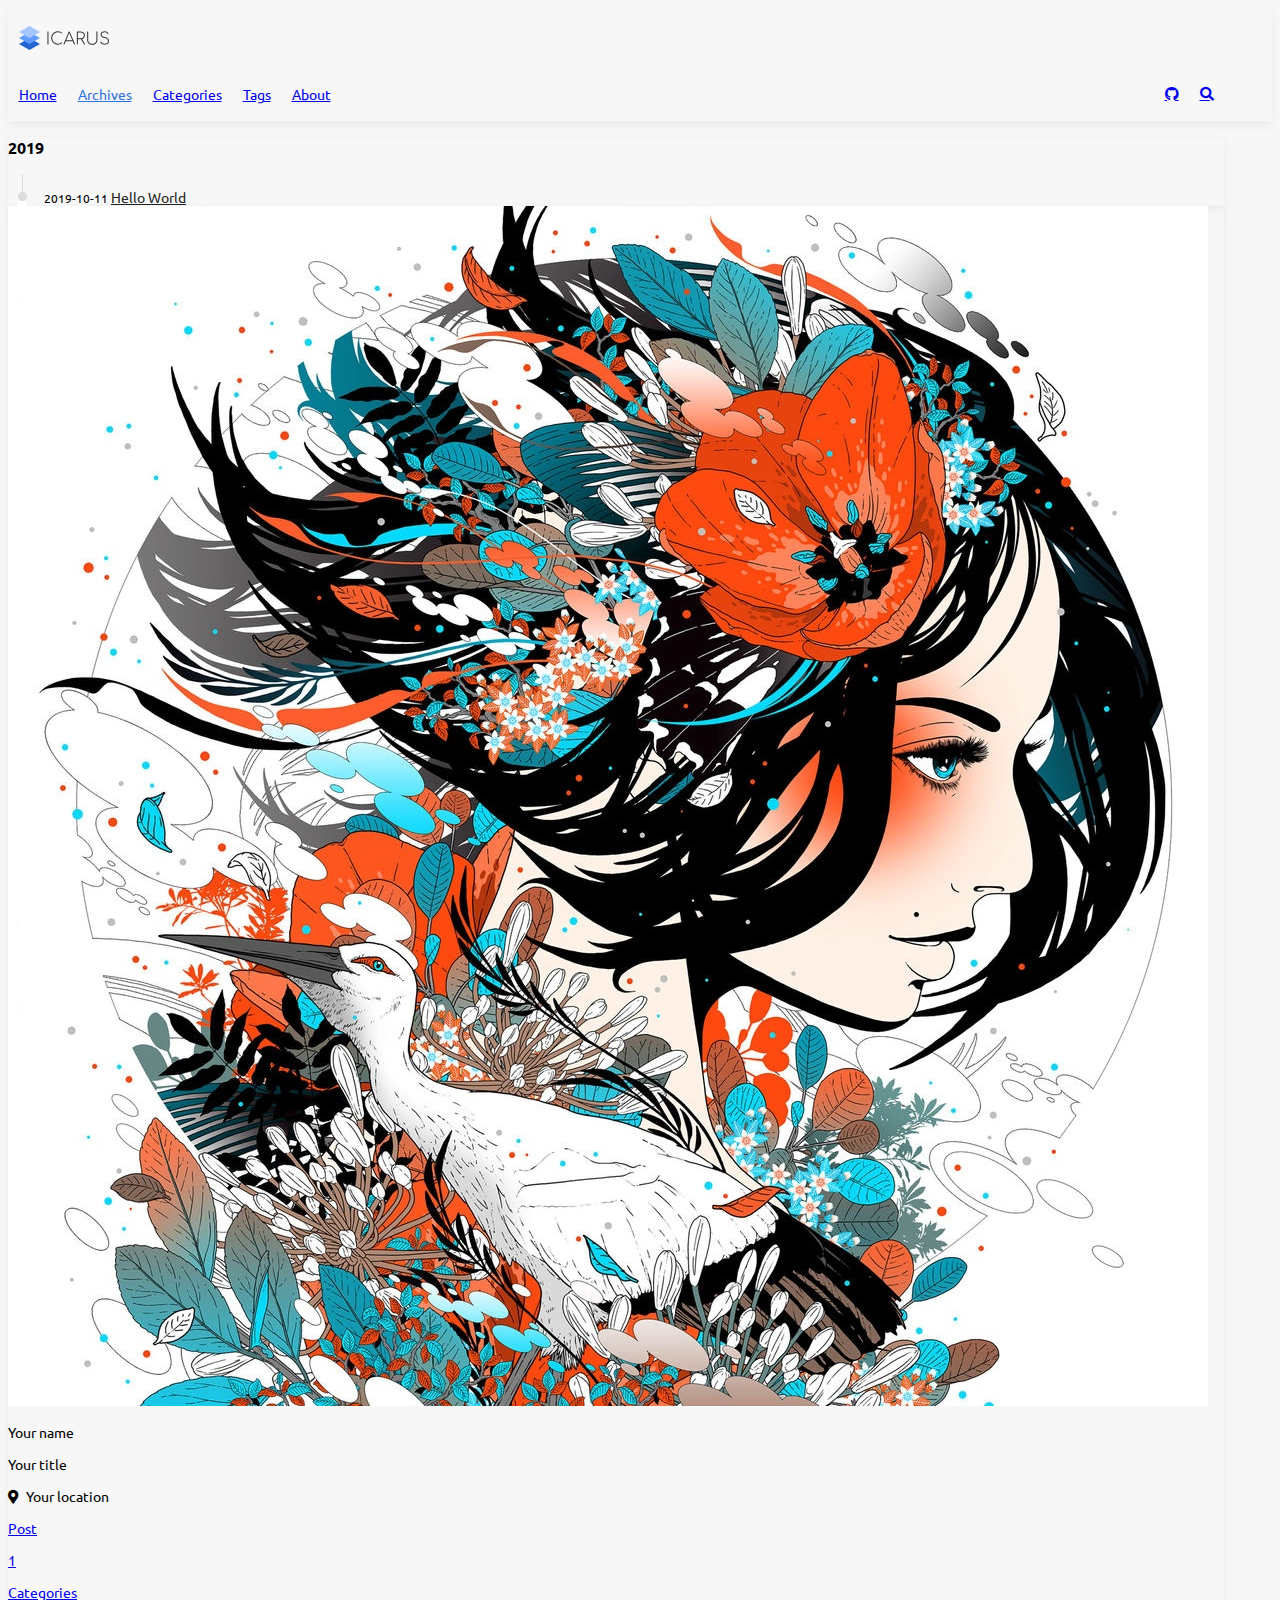
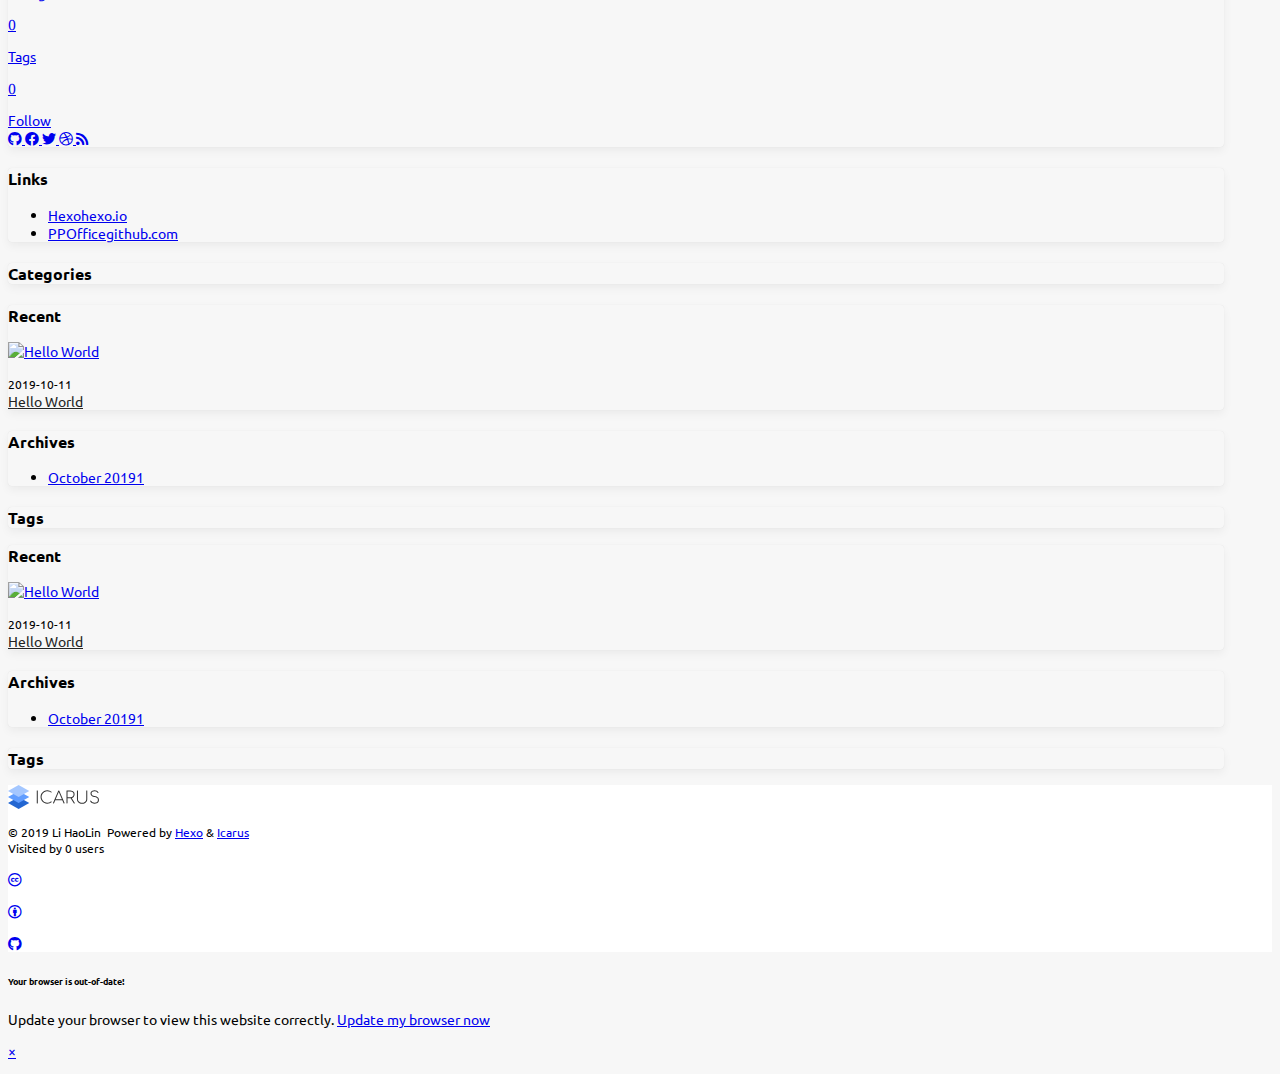
==== commit 3cc30710: "Site updated: 2019-10-13 23:29:10" ====
--- a/archives/index.html
+++ b/archives/index.html
@@ -133,21 +133,6 @@
         2019
         </h3>
         <div class="timeline">
-        
-            <article class="media">
-                
-                <div class="media-content">
-                    <div class="content">
-                        <time class="has-text-grey is-size-7 is-block is-uppercase" datetime="2019-10-12T03:06:23.000Z">2019-10-12</time>
-                        <a href="/2019/10/12/“设计独白/" class="title has-link-black-ter is-size-6 has-text-weight-normal">“设计独白”</a>
-                        <div class="level article-meta is-mobile">
-                            <div class="level-left">
-                                
-                            </div>
-                        </div>
-                    </div>
-                </div>
-            </article>
         
             <article class="media">
                 
@@ -180,7 +165,7 @@
         
 <div class="card widget">
     <div class="card-content">
-        <nav class="level">
+        <nav class="level" style="margin-bottom:1rem">
             <div class="level-item has-text-centered" style="flex-shrink: 1">
                 <div>
                     
@@ -206,36 +191,36 @@
                 </div>
             </div>
         </nav>
-        <nav class="level is-mobile">
+        <nav class="level menu-list is-mobile" style="margin-bottom:1rem">
             <div class="level-item has-text-centered is-marginless">
-                <div>
+                <a href="/archives/">
                     <p class="heading">
-                        Posts
+                        Post
                     </p>
                     <p class="title has-text-weight-normal">
-                        2
-                    </p>
-                </div>
+                        1
+                    </p>
+                </a>
             </div>
             <div class="level-item has-text-centered is-marginless">
-                <div>
+                <a href="/categories/">
                     <p class="heading">
                         Categories
                     </p>
                     <p class="title has-text-weight-normal">
                         0
                     </p>
-                </div>
+                </a>
             </div>
             <div class="level-item has-text-centered is-marginless">
-                <div>
+                <a href="/tags/">
                     <p class="heading">
                         Tags
                     </p>
                     <p class="title has-text-weight-normal">
                         0
                     </p>
-                </div>
+                </a>
             </div>
         </nav>
         
@@ -353,25 +338,6 @@
         
         <article class="media">
             
-            <a href="/2019/10/12/“设计独白/" class="media-left">
-                <p class="image is-64x64">
-                    <img class="thumbnail" src="/images/thumbnail.svg" alt="“设计独白”">
-                </p>
-            </a>
-            
-            <div class="media-content">
-                <div class="content">
-                    <div><time class="has-text-grey is-size-7 is-uppercase" datetime="2019-10-12T03:06:23.000Z">2019-10-12</time></div>
-                    <a href="/2019/10/12/“设计独白/" class="title has-link-black-ter is-size-6 has-text-weight-normal">“设计独白”</a>
-                    <p class="is-size-7 is-uppercase">
-                        
-                    </p>
-                </div>
-            </div>
-        </article>
-        
-        <article class="media">
-            
             <a href="/2019/10/11/hello-world/" class="media-left">
                 <p class="image is-64x64">
                     <img class="thumbnail" src="/images/thumbnail.svg" alt="Hello World">
@@ -406,7 +372,7 @@
                     <span class="level-item">October 2019</span>
                 </span>
                 <span class="level-end">
-                    <span class="level-item tag">2</span>
+                    <span class="level-item tag">1</span>
                 </span>
             </a>
         </li>
@@ -445,25 +411,6 @@
         <h3 class="menu-label">
             Recent
         </h3>
-        
-        <article class="media">
-            
-            <a href="/2019/10/12/“设计独白/" class="media-left">
-                <p class="image is-64x64">
-                    <img class="thumbnail" src="/images/thumbnail.svg" alt="“设计独白”">
-                </p>
-            </a>
-            
-            <div class="media-content">
-                <div class="content">
-                    <div><time class="has-text-grey is-size-7 is-uppercase" datetime="2019-10-12T03:06:23.000Z">2019-10-12</time></div>
-                    <a href="/2019/10/12/“设计独白/" class="title has-link-black-ter is-size-6 has-text-weight-normal">“设计独白”</a>
-                    <p class="is-size-7 is-uppercase">
-                        
-                    </p>
-                </div>
-            </div>
-        </article>
         
         <article class="media">
             
@@ -501,7 +448,7 @@
                     <span class="level-item">October 2019</span>
                 </span>
                 <span class="level-end">
-                    <span class="level-item tag">2</span>
+                    <span class="level-item tag">1</span>
                 </span>
             </a>
         </li>
@@ -545,8 +492,9 @@
                         href="https://github.com/ppoffice/hexo-theme-icarus" target="_blank">Icarus</a>
                 
                 <br>
-                <span id="busuanzi_container_site_uv"> 来访 <span id="busuanzi_value_site_uv"></span>人</span>
-                <span id="busuanzi_container_site_pv">, 总访问 <span id="busuanzi_value_site_pv"></span>次</span>
+                <span id="busuanzi_container_site_uv">
+                Visited by <span id="busuanzi_value_site_uv">0</span> users
+                </span>
                 
                 </p>
             </div>
--- a/css/style.css
+++ b/css/style.css
@@ -206,10 +206,17 @@
   top: calc(0.3rem + 9px);
 }
 .article .article-meta {
-  margin-bottom: 0.5rem !important;
+  margin-bottom: 1.5rem !important;
+}
+.article .title {
+  margin: 0.2rem 0 0.8rem;
+}
+.article .title .fas {
+  margin-right: 0.8rem;
 }
 .article .content {
-  font-size: 1.1rem;
+  font-size: 1.2rem;
+  letter-spacing: 0.02rem;
 }
 .article .content blockquote.pullquote {
   float: right;
@@ -529,3 +536,15 @@
 .gist .file {
   all: initial;
 }
+.article {
+  counter-reset: section;
+}
+.article h2 {
+  counter-reset: sub-section;
+}
+.article h3 {
+  counter-reset: composite;
+}
+.article h4 {
+  counter-reset: detail;
+}
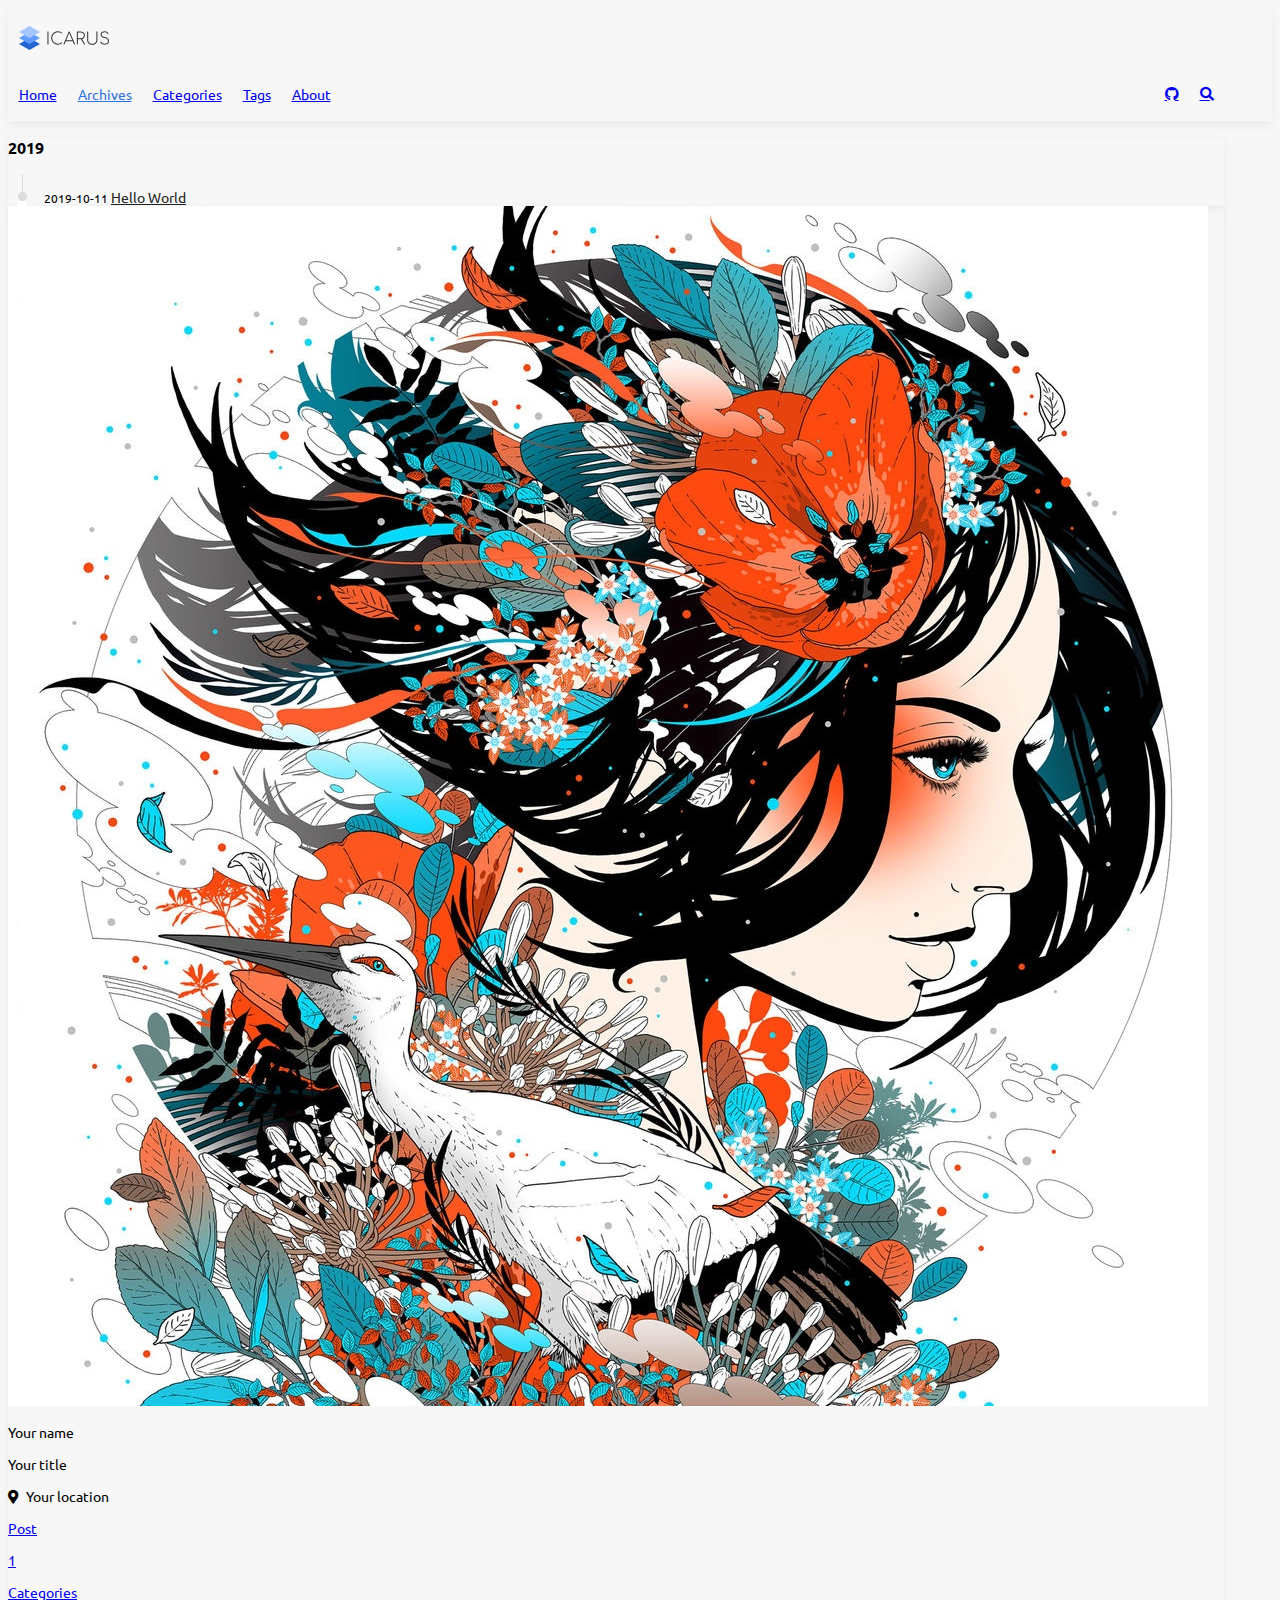
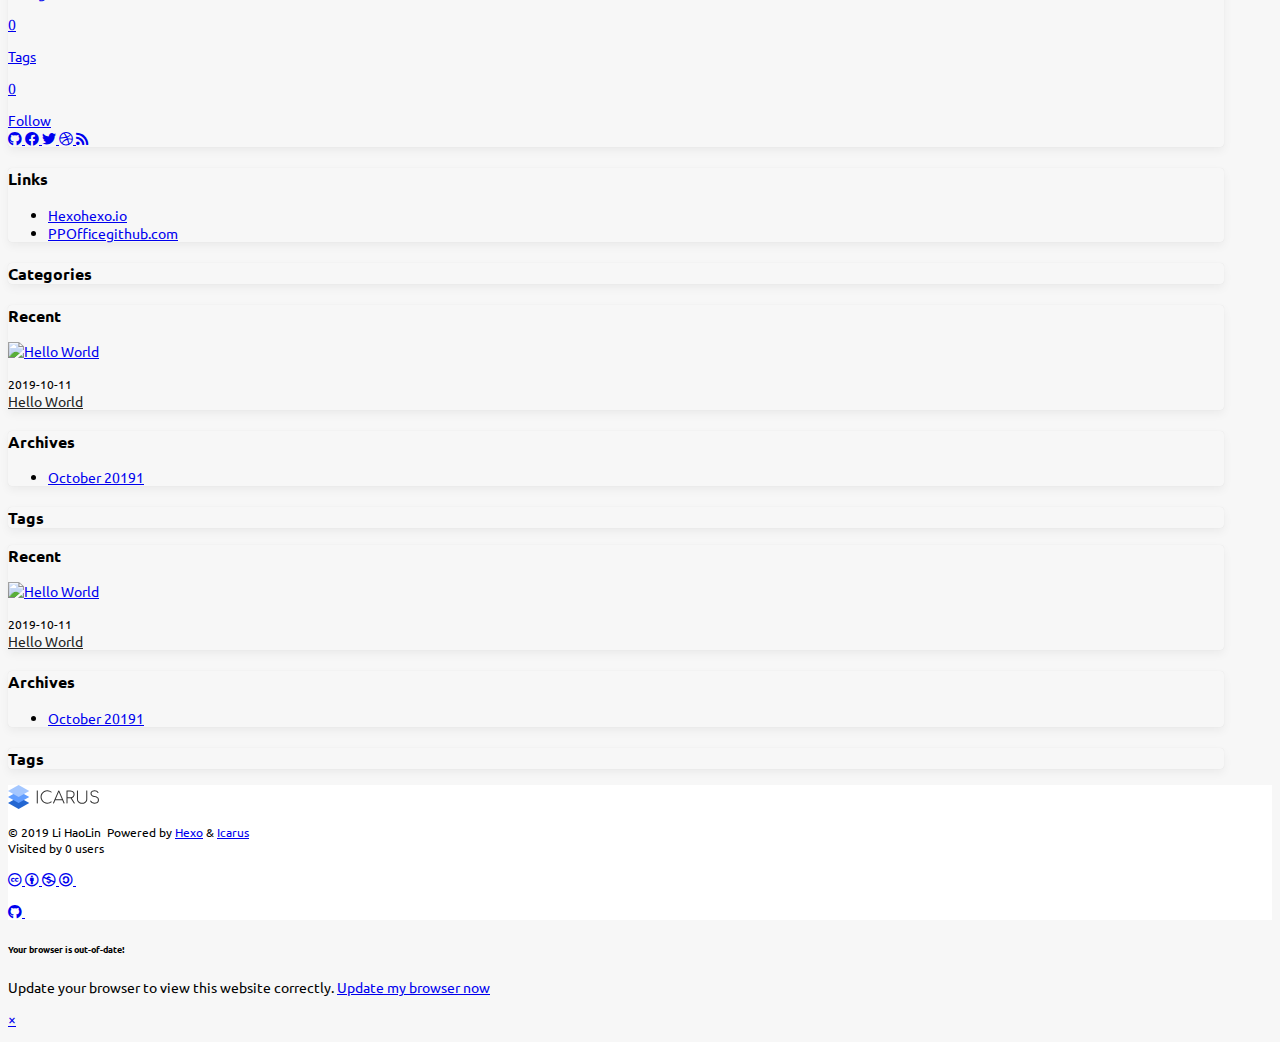
==== commit 2042cb4d: "Site updated: 2019-10-14 00:20:04" ====
--- a/archives/index.html
+++ b/archives/index.html
@@ -503,25 +503,17 @@
                 <div class="field has-addons is-flex-center-mobile has-mt-5-mobile is-flex-wrap is-flex-middle">
                 
                 <p class="control">
-                    <a class="button is-white is-large" target="_blank" title="Creative Commons" href="https://creativecommons.org/">
-                        
-                        <i class="fab fa-creative-commons"></i>
+                    <a class="button is-white is-large" target="_blank" title="CC BY-NC-SA 4.0" href="https://creativecommons.org/licenses/by-nc-sa/4.0/">
+                        
+                        <i class="fab fa-creative-commons"></i>&nbsp;<i class="fab fa-creative-commons-by"></i>&nbsp;<i class="fab fa-creative-commons-nc"></i>&nbsp;<i class="fab fa-creative-commons-sa"></i>&nbsp;
                         
                     </a>
                 </p>
                 
                 <p class="control">
-                    <a class="button is-white is-large" target="_blank" title="Attribution 4.0 International" href="https://creativecommons.org/licenses/by/4.0/">
-                        
-                        <i class="fab fa-creative-commons-by"></i>
-                        
-                    </a>
-                </p>
-                
-                <p class="control">
-                    <a class="button is-white is-large" target="_blank" title="Download on GitHub" href="https://github.com/ppoffice/hexo-theme-icarus">
-                        
-                        <i class="fab fa-github"></i>
+                    <a class="button is-white is-large" target="_blank" title="lin-mouren GitHub" href="https://github.com/lin-mouren">
+                        
+                        <i class="fab fa-github"></i>&nbsp;
                         
                     </a>
                 </p>
--- a/css/style.css
+++ b/css/style.css
@@ -536,6 +536,13 @@
 .gist .file {
   all: initial;
 }
+.post-copyright {
+  font-size: 1.1rem;
+  margin: 3rem 0 0;
+  padding: 1em 1em;
+  border-left: 5px solid #292a2d;
+  background-color: #f7f7f7;
+}
 .article {
   counter-reset: section;
 }
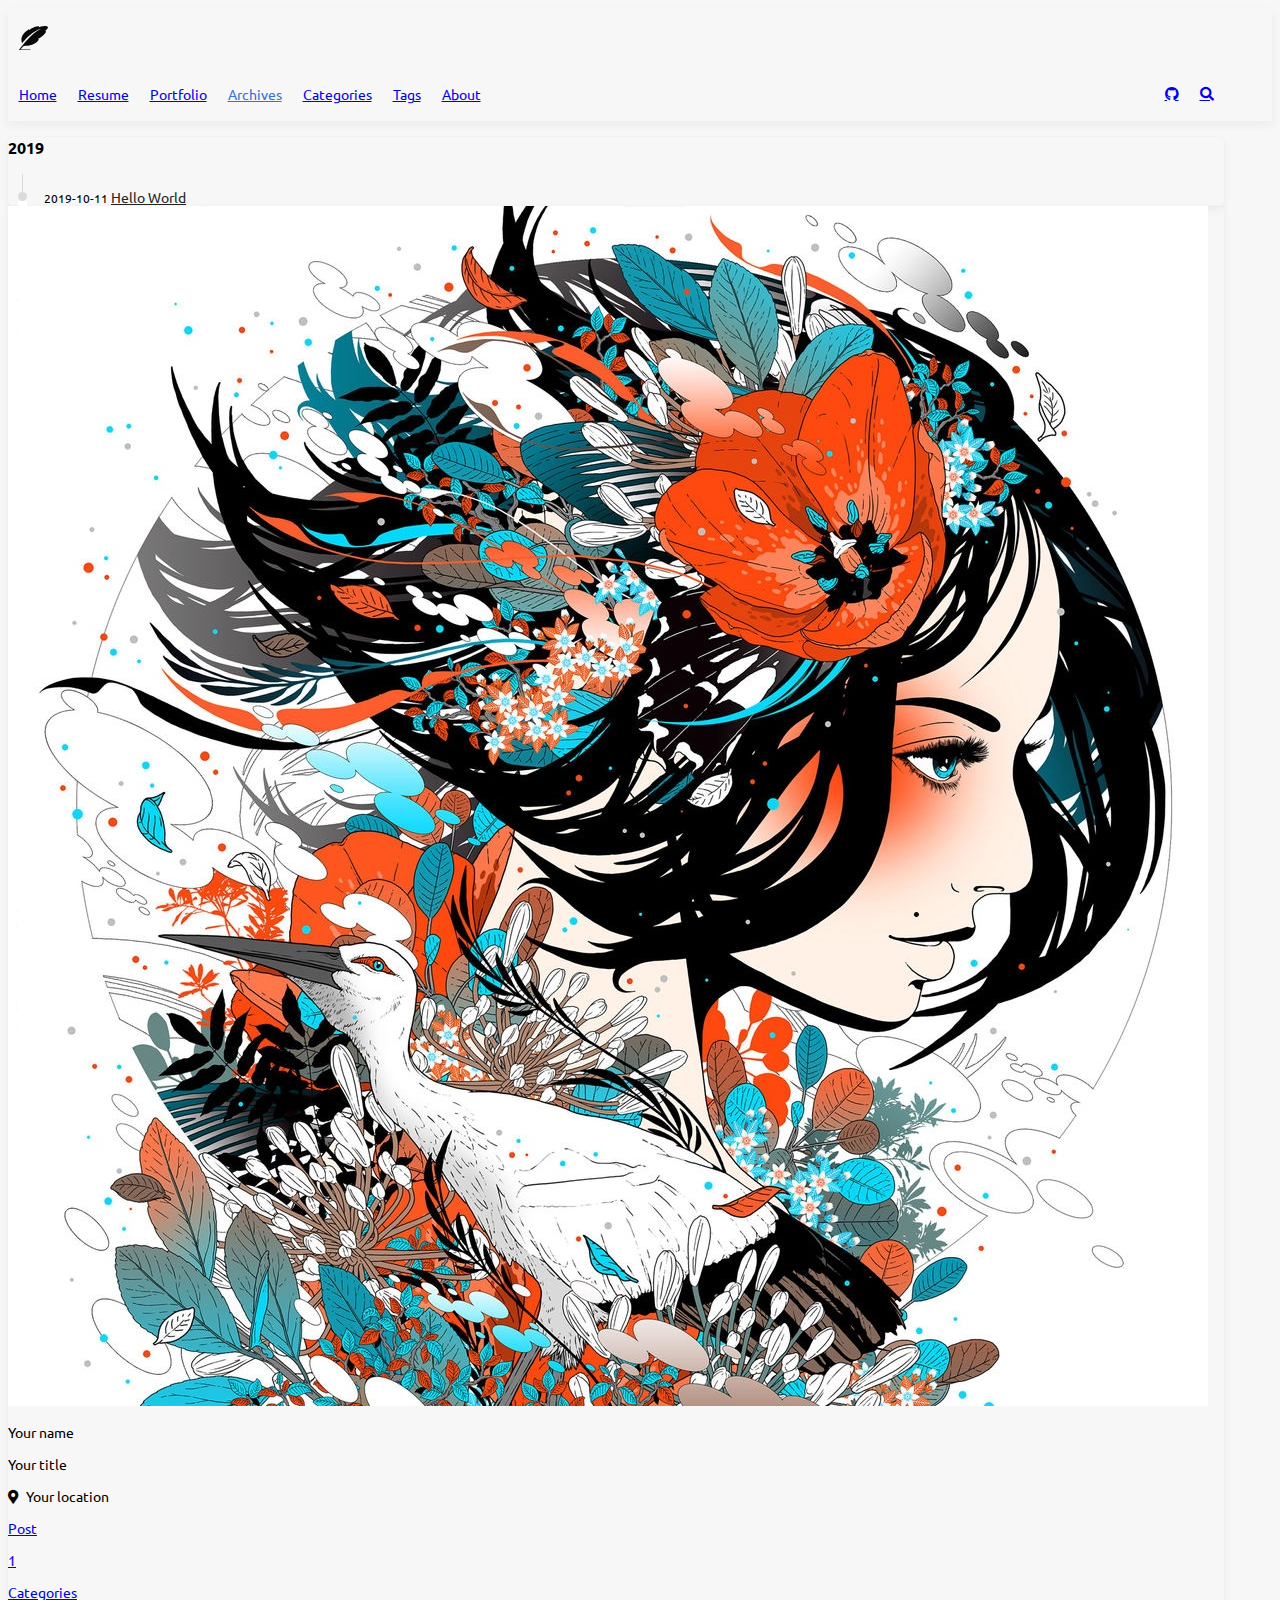
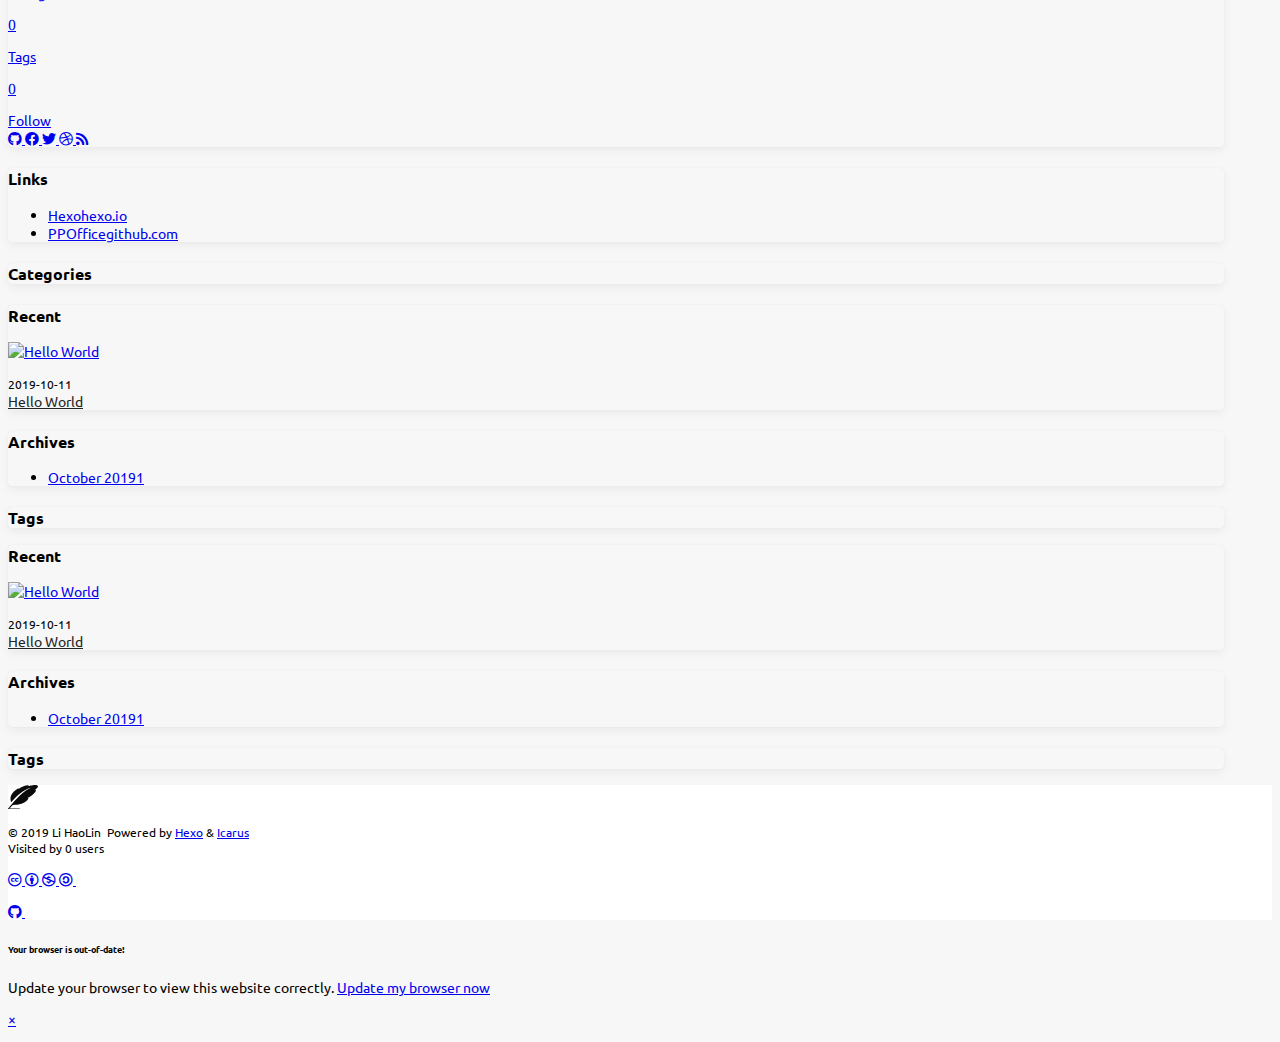
==== commit 9837d759: "Site updated: 2019-10-15 23:02:35" ====
--- a/archives/index.html
+++ b/archives/index.html
@@ -86,6 +86,12 @@
                 
                 <a class="navbar-item"
                 href="/">Home</a>
+                
+                <a class="navbar-item"
+                href="/resume">Resume</a>
+                
+                <a class="navbar-item"
+                href="/portfolio">Portfolio</a>
                 
                 <a class="navbar-item is-active"
                 href="/archives">Archives</a>
--- a/css/style.css
+++ b/css/style.css
@@ -65,6 +65,9 @@
   border-radius: 4px;
   box-shadow: 0 4px 10px rgba(0,0,0,0.05), 0 0 1px rgba(0,0,0,0.1);
 }
+.card:hover {
+  box-shadow: 0 6px 15px rgba(0,0,0,0.15), 0 0 1px rgba(0,0,0,0.1);
+}
 .card + .card,
 .card + .column-right-shadow {
   margin-top: 1.5rem;
@@ -147,6 +150,9 @@
 .widget .menu-list li ul {
   margin-right: 0;
 }
+.widget .menu-list a {
+  transition: background-color 0.3s ease-in-out;
+}
 .widget .menu-list a.level {
   display: flex;
 }
@@ -209,7 +215,7 @@
   margin-bottom: 1.5rem !important;
 }
 .article .title {
-  margin: 0.2rem 0 0.8rem;
+  margin: 0 0 0.5rem;
 }
 .article .title .fas {
   margin-right: 0.8rem;
@@ -309,6 +315,9 @@
 }
 .is-overflow-x-auto {
   overflow-x: auto !important;
+}
+.is-overflow-x-auto::-webkit-scrollbar {
+  width: 0 !important;
 }
 .is-flex-grow {
   flex-grow: 1 !important;
@@ -538,6 +547,7 @@
 }
 .post-copyright {
   font-size: 1.1rem;
+  letter-spacing: 0.02rem;
   margin: 3rem 0 0;
   padding: 1em 1em;
   border-left: 5px solid #292a2d;
